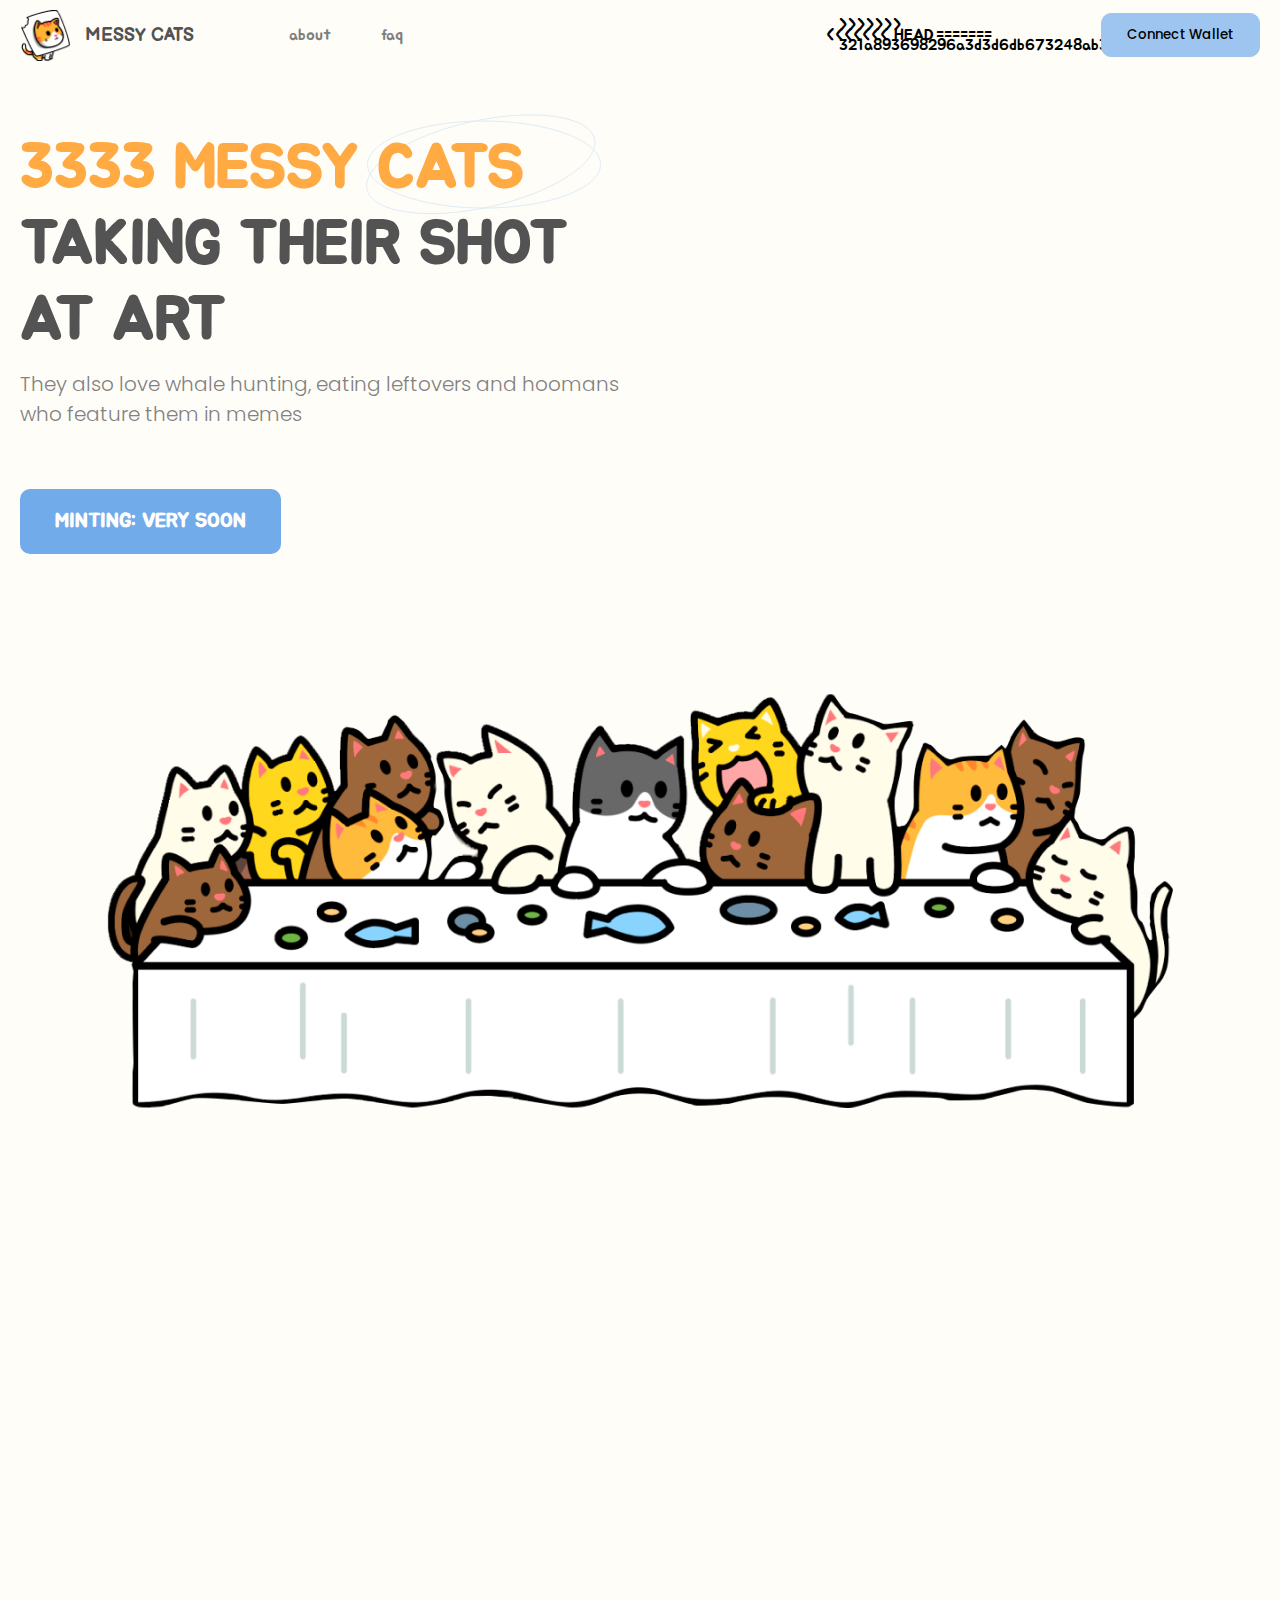
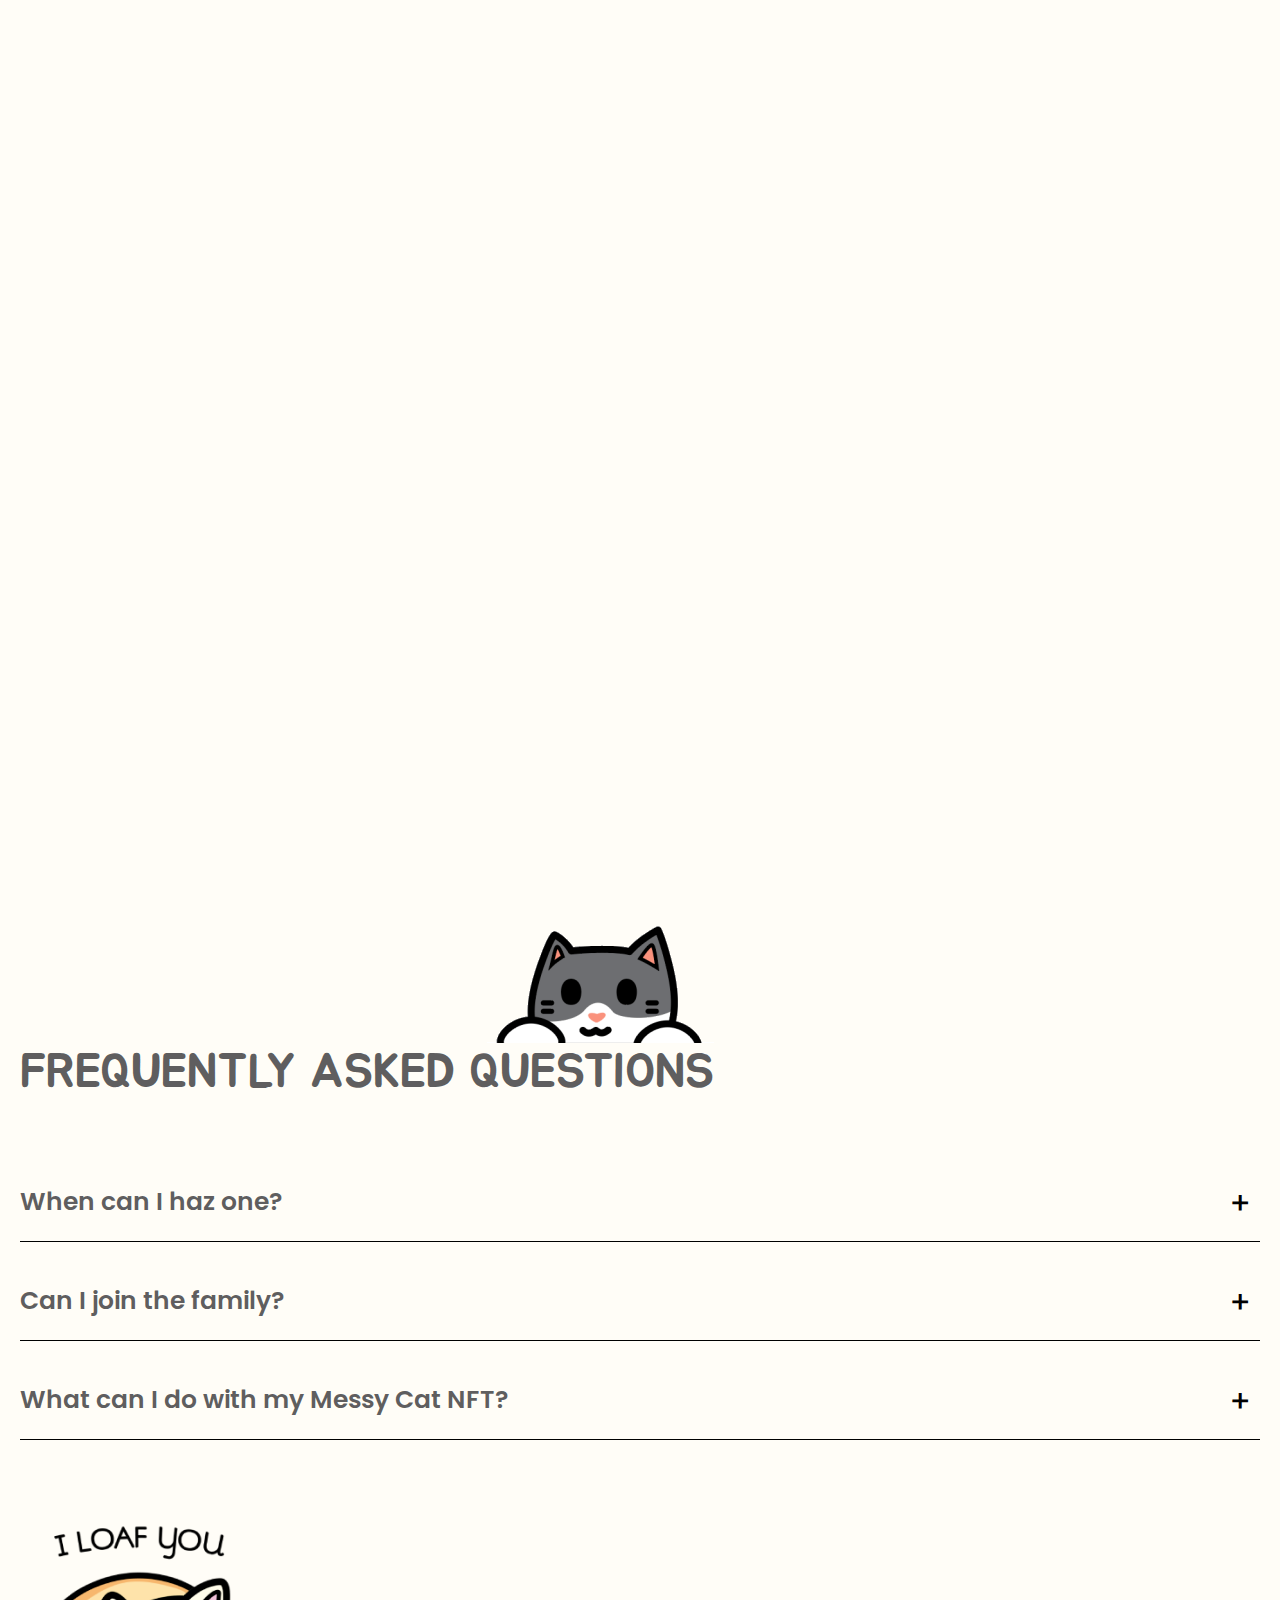
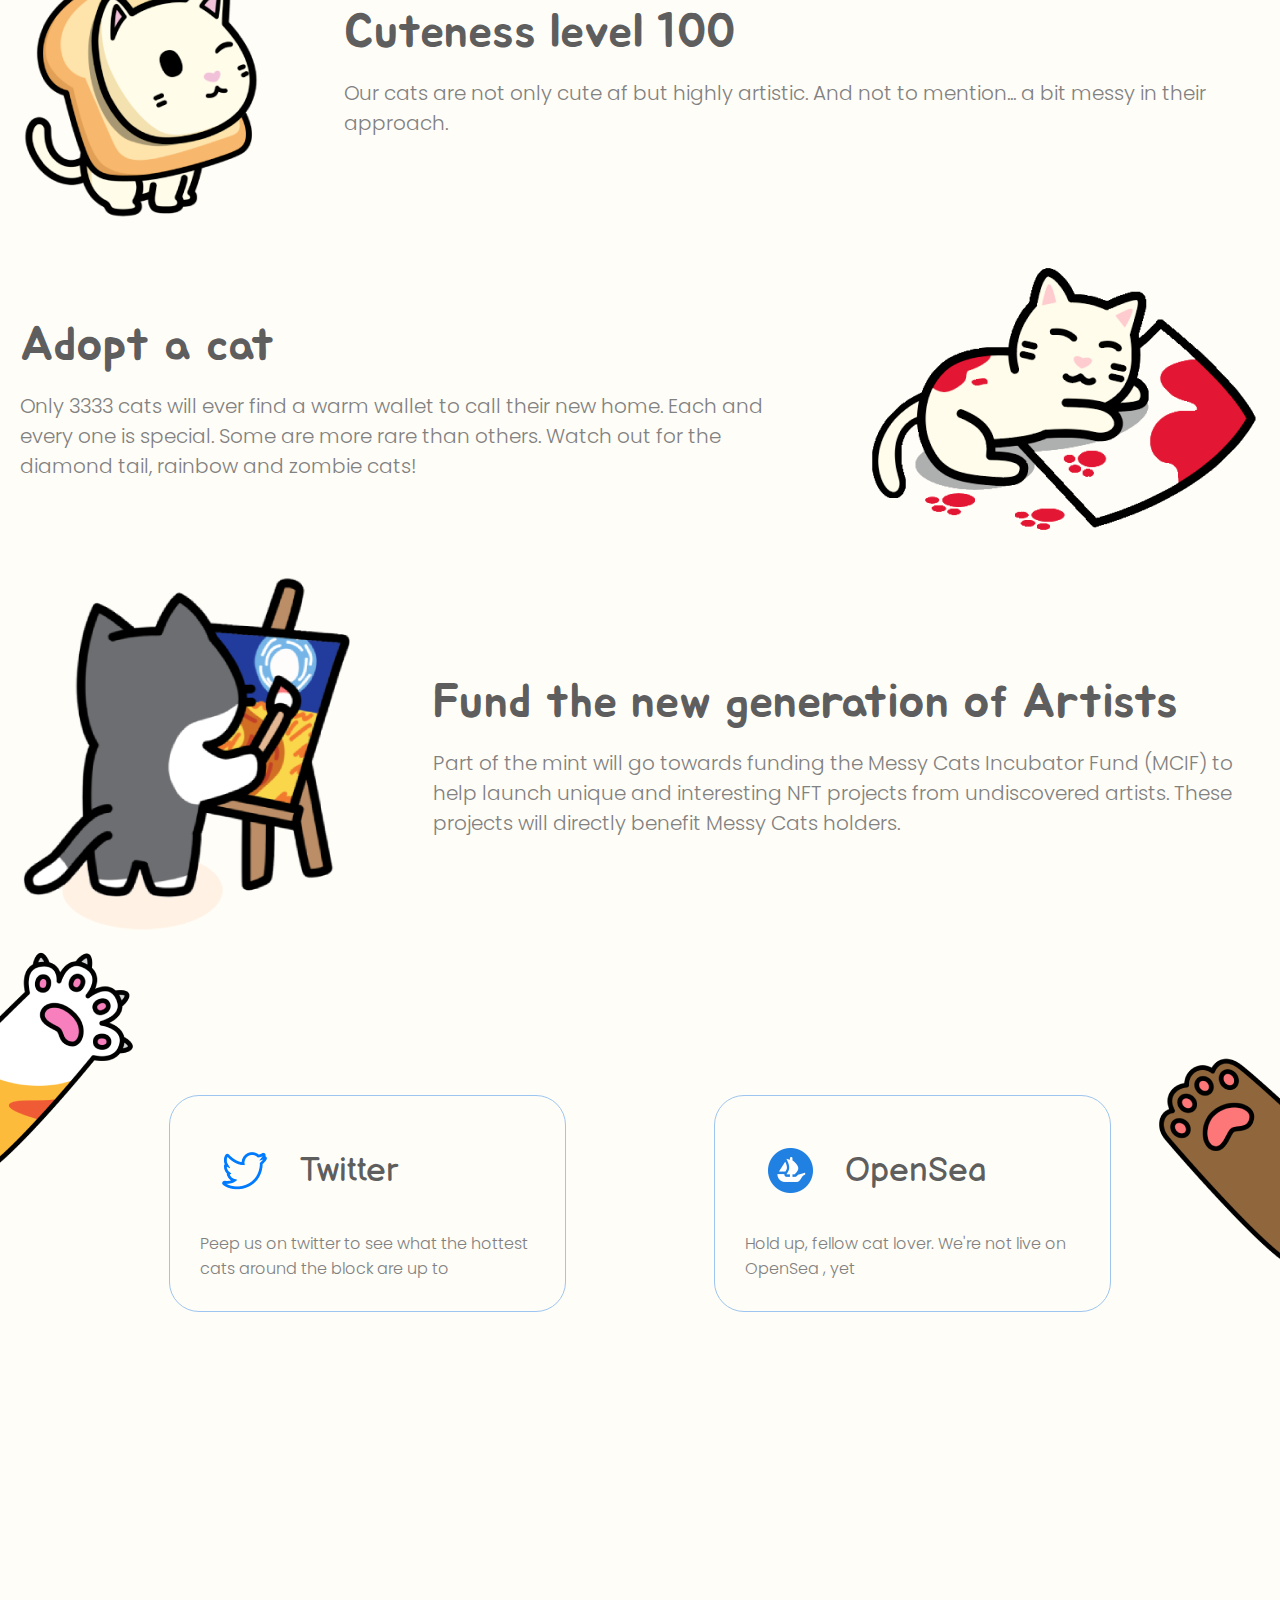
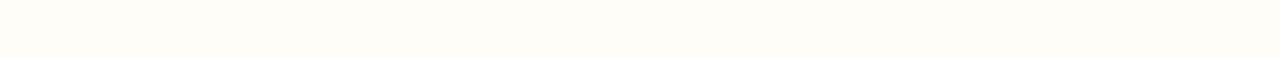
==== index.html @ aad52fe5 "Merge branch 'main' of https://github.com/Rohitparakh/messycats" ====
<!DOCTYPE html>
<html lang="ru">
<head>
	<!-- Meta -->
	<meta charset="UTF-8">
    <meta name="viewport" content="width=device-width, initial-scale=1, maximum-scale=1">
    <meta http-equiv="X-UA-Compatible" content="ie=edge">
	
      <meta name="twitter:card" content="summary_large_image"/>
      <meta property="twitter:domain" content="messycats.io"/>
      <meta property="twitter:url" content="index.html"/>
      <meta name="twitter:title" content="Messy Cats"/>
      <meta name="twitter:description" content="Messy Cats is a collection of 3333 artsy cat NFTs available on the Ethereum blockchain."/>
      <meta name="twitter:image" content="images/1.png"/>
      <meta name="next-head-count" content="17"/>
	  
	<!-- Title -->
	<title>Messy Cats NFT</title>

	<!-- Fonts -->
	<link rel="preconnect" href="https://fonts.googleapis.com">
	<link rel="preconnect" href="https://fonts.gstatic.com" crossorigin>
	<link href="https://fonts.googleapis.com/css2?family=Balsamiq+Sans:wght@400;700&family=Montserrat:wght@300;400;900&family=Poppins:wght@300;400;500;600;700&family=Orbitron:wght@700&display=swap" rel="stylesheet">
	<link href="https://fonts.googleapis.com/css2?family=Jua&display=swap" rel="stylesheet">
	<link rel="stylesheet" href="https://fonts.googleapis.com/css2?family=Poppins:wght@300&display=swap">
	
	<!-- Style -->
	<link rel="stylesheet" href="css/style.css">
	<link rel="stylesheet" href="css/animate.min.css">

	<!-- Favicon -->
	<link rel="apple-touch-icon" sizes="72x72" href="img/favicon/apple-touch-icon.png">
	<link rel="icon" type="image/png" sizes="32x32" href="img/favicon/favicon-32x32.png">
	<link rel="icon" type="image/png" sizes="16x16" href="img/favicon/favicon-16x16.png">
	<link rel="manifest" href="img/favicon/site.webmanifest">
	<meta name="msapplication-TileColor" content="#da532c">
	<meta name="theme-color" content="#ffffff">

</head>
<body>
	
	<header class="header">
		<div class="container">
			<div class="header__inner">
				<div class="header__wrapper">
					<a href="/" class="header__logo--inner">
						<img src="img/logo.png" alt="logo" class="header__logo">

						Messy cats
					</a>

					<div class="header__nav">
						<a href="#" class="header__nav--link go" data-point="about">About</a>
						<!-- <a href="#" class="header__nav--link go" data-point="road">Roadmap</a> -->
						<a href="#" class="header__nav--link go" data-point="faq">FAQ</a>
					</div>
				</div>

				<div class="header__wrapper">
					<div class="header__social">
						<!-- <a href="https://discord.gg/" target="_blank" class="header__social--link">
							<img src="img/discord-logo.png" alt="discord" class="header__social--icon">
						</a> -->

<<<<<<< HEAD
						<a href="https://twitter.com/messycatss" target="_blank" class="header__social--link">
=======
						<a href="https://twitter.com/messycatss/" target="_blank" class="header__social--link">
>>>>>>> 321a893698296a3d3d6db673248ab3c4cd050757
							<img src="img/twitter-logo.png" alt="twitter" class="header__social--icon">
						</a>

					</div>
<a href="javascript:void(0)">
					<button class="button header__button">
						Connect Wallet
					</button>
					 </a>
				</div>

				<img src="img/menu.svg" alt="menu" class="menu">
			</div>
		</div>
	</header>

	<section class="main">
		<div class="container">
			<div class="main__inner">
				<div class="main__wrapper">
					<div class="main__text--inner wow animate__animated animate__fadeIn">
						<h2 class="main__text--title">
							<span class="orange">3333 messy cats</span> taking their shot at art

							<img src="img/main-lines.svg" alt="" class="main__text--title--img">
						</h2>

						<p class="main__text--text">
							They also love whale hunting, eating leftovers and hoomans who feature them in memes
						</p>

						<a href="javascript:void(0)">
<button class="button main__text--button">
                            minting: Very soon
                        </button>
 </a> 
					</div>

					<div class="main__img--inner wow animate__animated animate__fadeIn">
						<img src="img/main-img.gif" alt="" class="main__img">
					</div>
				</div>

				<img src="img/main-cats.png" alt="" class="main__cats wow animate__animated animate__fadeIn">
			</div>
		</div>
	</section>

	<div id="about"></div>
	<section class="about">
		<img src="img/lapa1.png" alt="" class="about__lapa wow animate__animated animate__fadeIn">

		<img src="img/lapa1-1.svg" alt="" class="about__lapa--bg about__lapa1 wow animate__animated animate__fadeIn" data-wow-delay=".2s">
		<img src="img/lapa1-2.svg" alt="" class="about__lapa--bg about__lapa2 wow animate__animated animate__fadeIn" data-wow-delay=".4s">
		<img src="img/lapa1-3.svg" alt="" class="about__lapa--bg about__lapa3 wow animate__animated animate__fadeIn" data-wow-delay=".6s">

		<img src="img/lapa2-1.svg" alt="" class="about__lapa--bg about__lapa4 wow animate__animated animate__fadeIn" data-wow-delay=".2s">
		<img src="img/lapa2-2.svg" alt="" class="about__lapa--bg about__lapa5 wow animate__animated animate__fadeIn" data-wow-delay=".4s">
		<img src="img/lapa2-3.svg" alt="" class="about__lapa--bg about__lapa6 wow animate__animated animate__fadeIn" data-wow-delay=".6s">

		<div class="container">
			<div class="about__inner wow animate__animated animate__fadeIn">
				<h2 class="title about__title">
					The messy <span class="cat">cats...</span>
				</h2>

				<p class="about__text">
					were living their best life in an art gallery doing what they loved most... 
				</p>
				
				<p class="about__text">	
					whale hunting, eating leftovers, plotting world domination and recreating their favorite hooman paintings.
				</p>

				<p class="about__text">
					Hey at least they weren’t scratching them...
				</p>

				<p class="about__text">
					After a CATastrophe tragically destroyed the museum these fascinating felines were forced to hit the streets to find a puuurfect new home.
				</p>

				<p class="about__text">
					3333 adorable hand-drawn unique kitties are now roaming the Ethereum blockchain...
				</p>
					
				<p class="about__text">
					and waiting to be adopted into a hot and cozy wallet.
				</p>

				<div class="about__img--inner">
					<div class="about__img--wrapper">
						<img src="img/about1.png" alt="" class="about__img">
						<img src="img/about2.png" alt="" class="about__img">
						<img src="img/about3.png" alt="" class="about__img">
						<img src="img/about4.png" alt="" class="about__img">
					</div>
				</div>

				<div class="about__question--img--inner">
					<div class="about__question--mask">
						?
					</div>

					<img src="img/4.png" alt="" class="question-image">
				</div>

				
			</div>
		</div>
	</section>

	<div id="road"></div>
	<!-- <section class="road">
		<img src="img/lapa2.png" alt="" class="road__lapa wow animate__animated animate__fadeIn">

		<img src="img/road-cat.png" alt="" class="road__cat">

		<div class="container">
			<div class="road__inner">
				<h2 class="title road__title">
					<span class="cat">Roadmap</span> 
				</h2>

				<div class="road__content">
					<div class="road__item">
						<div class="road__block">
							<p class="road__block--title start">
								Pre-Sale
							</p>

							<p class="road__text--star">
								The first step is to build the most genuine, engaging, and fun community imaginable. Through building engagement we’ll use the collective energy to shape this journey together.
							</p>
						</div>
					</div>

					<div class="road__item">
						<div class="road__block">
							<p class="road__block--title 25">
								25%
							</p>

							<p class="road__text--star">
								2 Messy Cats will be randomly airdropped to 2 lucky Messy Cats holders
							</p>
						</div>
					</div>

					<div class="road__item">
						<div class="road__block">
							<p class="road__block--title 50">
								50%
							</p>

							<p class="road__text--star">
								Partnerships and collaborations with other communities to establish the MC presence
							</p>
						</div>
					</div>

					<div class="road__item">
						<div class="road__block">
							<p class="road__block--title 75">
								75%
							</p>

							<p class="road__text--star">
								3 ETH will be committed to the Messy Cats Incubator Fund (MCIF).
							<br> <br> 
								We'll dedicate this fund to incubate new and exciting projects from undiscovered artists. Our goal is to support artists from developing countries as well as artists who didn't get the exposure yet they deserve. 
							<br> <br> 
								Messy Cats holders will be able to mint for free! 100% of the earned royalties go to the artist. 
							</p>
						</div>
					</div>

					<div class="road__item">
						<div class="road__block">
							<p class="road__block--title 100">
								100%
							</p>

							<p class="road__text--star">
								An additional 7 ETH (+50% of ongoing royalties) will be committed to the MCIF 
							</p>

							<p class="road__text--star">
								Weekly contest to win a custom 1/1 Messy Cat. The contests will be designed in a way to engage the community, spread the word and increase the holder count 
							</p>

							<p class="road__text--star">
								Further ongoing partnerships and collabs with other communities to increase the MC holder count
							</p>
						</div>
					</div>

					<div class="road__item">
						<div class="road__block">
							<p class="road__block--title finish">
								Messy Cats Future
							</p>

							<p class="road__text--star">
								DAO, Staking, Burning Messy Cats,... 
								<br>
								This is a community driven project and we’ll let the community vote on the direction of roadmap 2.0. 
								<br>
								Our plans for the future may change as the NFT space moves very fast. We don’t want to chase something which is already outdated in a month.
								<br><br>
								We’re dedicated to this project and will adapt and change in sync with the space.
							</p>
						</div>
					</div>

					<img src="img/road-line.svg" alt="" class="road__line">
					<img src="img/duo-lapa.svg" alt="" class="duo__lapa">
				</div>
			</div>
		</div>
	</section> -->

	<div id="faq"></div>
	<section class="faq">
		<img src="img/lapa3-1.svg" alt="" class="about__lapa--bg about__lapa1 wow animate__animated animate__fadeIn" data-wow-delay=".2s">
		<img src="img/lapa3-2.svg" alt="" class="about__lapa--bg about__lapa2 wow animate__animated animate__fadeIn" data-wow-delay=".4s">
		<img src="img/lapa3-3.svg" alt="" class="about__lapa--bg about__lapa3 wow animate__animated animate__fadeIn" data-wow-delay=".6s">

		<img src="img/lapa4-1.svg" alt="" class="about__lapa--bg about__lapa4 wow animate__animated animate__fadeIn" data-wow-delay=".2s">
		<img src="img/lapa4-2.svg" alt="" class="about__lapa--bg about__lapa5 wow animate__animated animate__fadeIn" data-wow-delay=".4s">
		<img src="img/lapa4-3.svg" alt="" class="about__lapa--bg about__lapa6 wow animate__animated animate__fadeIn" data-wow-delay=".6s">

		<div class="container">
			<div class="faq__inner">
				<h2 class="title faq__title">
					<img src="img/faq-cat.gif" alt="Кот" class="faq__cat">

					Frequently asked questions
				</h2>

				<div class="faq__content">
					<div class="faq__item">
						<div class="faq__question--inner">
							<p class="faq__question">
								When can I haz one?
							</p>

							<div class="faq__close">
								+
							</div>
						</div>

						<p class="faq__answer">
							The mint date and price will soon be announced. <br>
						</p>
					</div>

					<div class="faq__item">
						<div class="faq__question--inner">
							<p class="faq__question">
								Can I join the family?
							</p>

							<div class="faq__close">
								+
							</div>
						</div>

						<p class="faq__answer">
						Silly you... of course you can. These cats are looking for a nice cozy wallet and where it fits it sits. <br>
						Messy Cats isn’t just another NFT, we aim to create a pawsitive experience for all. We pride ourselves on a cozy community and delivering. Our feline masters wouldn’t have it any other way.
						<br><br>
						The best place to start is by making yourself comfortable by following us on <a href="https://twitter.com/messycatss" target="_blank">twitter</a>.
						<br><br>
						If you’re a fellow meme connoisseur you'll be welcomed with open arms. Our feline friends love being featured in hooman’s favorite memes and will follow back anyone who memes us.
						<br><br>
						The future for messy cats is bright and filled with lots of benefits.
							</p>
					</div>

					<div class="faq__item">
						<div class="faq__question--inner">
							<p class="faq__question">
								What can I do with my Messy Cat NFT?
							</p>

							<div class="faq__close">
								+
							</div>
						</div>

						<p class="faq__answer">
						Once you have adopted your Messy Cat you’re free to do whatever you’d do with a real cat...<br> you can pet it, you can play with it and their personal favorite, you can treat it like a god. Just don’t right-click and save. They hate that...
						<br><br>
						Each holder is entitled to a membership that will provide them with special perks & exclusive benefits.

							</p>
					</div>
				</div>

				<div class="faq__block">
					<div class="faq__block--item">
						<img src="img/faq1.png" alt="" class="faq__block--img">

						<div class="faq__block--text--inner">
							<p class="faq__block--text--title">
								Cuteness level 100
							</p>

							<p class="faq__block--text--text">
								Our cats are not only cute af but highly artistic. And not to mention... a bit messy in their approach.
							</p>
						</div>
					</div>

					<div class="faq__block--item">
						<img src="img/faq2.png" alt="" class="faq__block--img">

						<div class="faq__block--text--inner">
							<p class="faq__block--text--title">
								Adopt a cat
							</p>

							<p class="faq__block--text--text">
								Only 3333 cats will ever find a warm wallet to call their new home. Each and every one is special. Some are more rare than others. Watch out for the diamond tail, rainbow and zombie cats!
							</p>
						</div>
					</div>

					<div class="faq__block--item">
						<img src="img/faq3.png" alt="" class="faq__block--img">

						<div class="faq__block--text--inner">
							<p class="faq__block--text--title">
								Fund the new generation of Artists
							</p>

							<p class="faq__block--text--text">
								Part of the mint will go towards funding the Messy Cats Incubator Fund (MCIF) to help launch unique and interesting NFT projects from undiscovered artists. These projects will directly benefit Messy Cats holders.
							</p>
						</div>
					</div>
				</div>
			</div>
		</div>
	</section>

	<div id="team"></div>
	<section class="team">
		<img src="img/lapa3.png" alt="" class="team__lapa team__lapa1">
		<img src="img/lapa4.png" alt="" class="team__lapa team__lapa2">

		<div class="container">
			<div class="team__inner">
				

				<div class="team__social--inner">
					<a href="https://twitter.com/messycatss" target="_blank" class="team__social--item">
						<span class="team__social--title--inner">
							<span class="team__social--img--inner">
								<img src="img/twitter.png" alt="twitter" class="team__social--icon">
							</span>

							<p class="team__social--title">
								Twitter
							</p>
						</span>

						<p class="team__social--text">
							Peep us on twitter to see what the hottest cats around the block are up to
						</p>
					</a>

					<!-- <a href="https://discord.gg/" target="_blank" class="team__social--item">
						<span class="team__social--title--inner">
							<span class="team__social--img--inner">
								<img src="img/discord.png" alt="discord" class="team__social--icon">
							</span>

							<p class="team__social--title">
								Discord
							</p>
						</span>

						<p class="team__social--text">
							Joining our discord community is the best way to find new frens
						</p>
					</a> -->

					<a href="#" target="_blank" class="team__social--item">
						<span class="team__social--title--inner">
							<span class="team__social--img--inner">
								<img src="img/opensea.png" alt="opensea" class="team__social--icon">
							</span>

							<p class="team__social--title">
								OpenSea
							</p>
						</span>

						<p class="team__social--text">
							Hold up, fellow cat lover. We're not live on OpenSea , yet
						</p>
					</a>
				</div>
			</div>
		</div>
	</section>

	<footer class="footer">
		<div class="container">
			<div class="footer__inner">
				<h2 class="footer__title wow animate__animated animate__fadeIn">
					The most art-loving
					cats on the Blockchain
				</h2>

				<img src="img/lapa.svg" alt="" class="footer__img wow animate__animated animate__fadeIn">

				<p class="footer__copy wow animate__animated animate__fadeIn">
					Copyright 2022 &copy; Messy Cats
				</p>
			</div>
		</div>
	</footer>

	<div class="modal__menu">
		<img src="img/cross.svg" alt="" class="cross">

		<div class="modal__menu--content">
			<a href="/" class="header__logo--inner">
				<img src="img/logo.png" alt="" class="header__logo">

				Messy cats
			</a>

			<div class="modal__menu--wrapper">
				<div class="modal__nav">
					<a href="#" class="modal__nav--link go" data-point="about">
						About
					</a>

					<!-- <a href="#" class="modal__nav--link go" data-point="road">
						Roadmap
					</a> -->

					<a href="#" class="modal__nav--link go" data-point="faq">
						FAQ
					</a>

				</div>

				<button class="button header__button">
					Connect Wallet
				</button>

				<div class="header__social">
					<!-- <a href="https://discord.gg/" target="_blank" class="header__social--link">
							<img src="img/discord.svg" alt="discord" class="header__social--icon">
						</a> -->

<<<<<<< HEAD
						<a href="https://twitter.com/messycatss" target="_blank" class="header__social--link">
=======
						<a href="https://twitter.com/messycatss/" target="_blank" class="header__social--link">
>>>>>>> 321a893698296a3d3d6db673248ab3c4cd050757
							<img src="img/twitter.svg" alt="twitter" class="header__social--icon">
						</a>
				</div>
			</div>
		</div>
	</div>
	
	<script src="js/jquery-3.4.1.min.js"></script>
	<script src="js/wow.min.js"></script>
	<script src="js/main.js"></script>
	<script>
		new WOW().init();
	</script>
</body>
</html>
---- css/style.css ----
:root{
	font-size: 10px;
}

body{
	margin: 0;
	padding: 0;
	overflow-x: hidden;
	font-size: 1.6rem;
	font-family: 'Jua', sans-serif;
	background: #FFFDF7;
}

*,
*:after,
*:before{
	box-sizing: border-box;
}

a, button, input{
	transition: .2s linear;
	font-family: 'Jua', sans-serif;
}

a{
	text-decoration: none;
	color: #000;
}

ul{
	margin: 0;
	padding: 0;
}

li{
	list-style-type: none;
	font-family: 'Montserrat', sans-serif;
}

h1, h2, h3, h4, h5, h5, p{
	margin: 0;
	font-weight: normal;
}

input::-webkit-outer-spin-button,
input::-webkit-inner-spin-button{
	appearance: none;
}

.button{
	outline: none;
	cursor: pointer;
	border: none;
	background: none;
}

.input{
	outline: none;
}

.input::placeholder{

}

.input:focus::placeholder{
	opacity: 0;	
}

.container{
	width: 100%;
	max-width: 1240px;
	margin: 0 auto;
}

/* Шапка */
.header{
	width: 100%;
	top: 0;
	left: 0;
	z-index: 10;
	padding: 1rem 0;
	transition: .2s linear;
}

.header.active{
	background: #FFF5EA;
}

.header__inner{
	width: 100%;
	display: flex;
	align-items: center;
	justify-content: space-between;
}

.header__logo--inner{
	display: flex;
	align-items: center;
	text-transform: uppercase;
	font-family: 'Balsamiq Sans', cursive;
	color: #535353;
	font-weight: 700;
	font-size: 1.8rem;
	margin-right: 9.5rem;
}

.header__logo{
	width: 50px;
	height: auto;
	margin-right: 1.5rem;
}

.header__wrapper{
	display: flex;
}

.header__nav{
	display: flex;
	align-items: center;
}

.header__nav--link{
	color: #7f7f7f;
	margin-right: 5rem;
	text-transform: lowercase;
}

.header__nav--link:hover{
	color: #000;
}

.header__nav--link:last-child{
	margin-right: 0;
}

.header__social{
	display: flex;
	align-items: center;
	margin-right: 3.5rem;
}

.header__social--link{
	width: 60px;
	height: 60x;
	margin-right: 1.2rem;
	display: flex;
	align-items: center;
	justify-content: center;
}

.header__social--link:hover{
	opacity: 0.5;
}

.header__social--link:last-child{
	margin-right: 0;
}

.header__social--icon{
	max-width: 60%;
	max-height: 60%;
}

.header__button{
	padding: 1.1rem 2.5rem;
	border-radius: 10px;
	border: 1px solid #9dc5f0;
	background: #9dc5f0;
	font-weight: 500;
	font-family: 'Poppins', sans-serif;
}

.header__button:hover{
	background: #71abe9;
	border: 1px solid rgba(157, 197, 240, .78);
	
}

.menu{
	display: none;
	cursor: pointer;
}

/* Главный экран */
.main{
	padding: 6rem 0rem 6rem 0;
}

.main__inner{
	width: 100%;
	display: flex;
	flex-direction: column;
	align-items: center;
}

.main__wrapper{
	width: 100%;
	display: flex;
	align-items: center;
	justify-content: space-between;
}

.main__text--inner{
	width: 100%;
	max-width: 605px;
	display: flex;
	flex-direction: column;
	align-items: flex-start;
}

.main__img--inner{
	width: 406px;
	max-width: 100%;
	display: flex;
	position: relative;
}

.main__img{
	width: 100%;
	height: auto;
}

.main__text--title{
	text-transform: uppercase;
	color: #535353;
	font-size: 6.1rem;
	font-weight: 700;
	font-family: 'Jua', sans-serif;
	position: relative;
}

.main__text--text{
	font-weight: 300;
	font-size: 2rem;
	color: #818181;
	margin-top: 1rem;
	font-family: 'Poppins', sans-serif;
}

.main__text--button{
	text-transform: uppercase;
	margin-top: 6rem;
	background: #71abe9;
	color: #fff;
	font-weight: 700;
	font-size: 2rem;
	padding: 2rem 3.5rem;
	border-radius: 10px;
}

.main__text--button:hover{
	background: #9DC5F0;
}

.main__text--title--img{
	position: absolute;
	z-index: -1;
	pointer-events: none;
	top: -35px;
	right: 20px;
}

.main__cats{
	margin-top: 14rem;
	max-width: 100%;
}

/* О нас */
.about{
	padding: 5rem 0;
	position: relative;
	overflow: hidden;
}

.about__inner{
	width: 100%;
	display: flex;
	flex-direction: column;
	align-items: center;
}

.about__text{
	width: 100%;
	text-align: center;
	display: flex;
	flex-direction: column;
	align-items: center;
	margin-top: 1.5rem;
	font-family: 'Poppins', sans-serif;
	font-weight: 300;
	font-size: 2rem;
	color: #656565;
}

.about__text--star{
	margin-bottom: 0.5rem;
}

.about__img--inner{
	width: 100%;
	margin-top: 9rem;
	transform: rotate(-6deg);
	flex-shrink: 0;
	width: auto;
}

.about__img--wrapper{
	width: 100%;
	display: flex;
}

.about__img{
	width: 260px;
	height: auto;
	border-radius: 40px;
	margin-right: 3rem;
}

.about__img:last-child{
	margin-right: 0;
}

.about__question--img--inner, .about__question--img--inner2{
	width: 427px;
	display: flex;
	position: relative;
	height: 415px;
	border-radius: 40px;
	overflow: hidden;
	margin-top: 8rem;
}

.about__question--img--inner2{
	margin-top: 0;
}

.about__question--img{
	width: 100%;
	height: auto;
}

.about__question--mask{
	width: 100%;
	height: 100%;
	background: rgba(247, 164, 67, .8);
	position: absolute;
	top: 0;
	left: 0;
	display: flex;
	align-items: center;
	justify-content: center;
	color: #fff;
	font-family: 'Montserrat', sans-serif;
	font-weight: 900;
	font-size: 17.5rem;
}

.about__lapa{
	bottom: 0;
	left: 0;
	position: absolute;
	z-index: -1;
	pointer-events: none;
}

.about__lapa--bg{
	position: absolute;
	z-index: -1;
	pointer-events: none;
}

.about__lapa1{
	left: 0;
	top: 400px;
}

.about__lapa2{
	left: 70px;
	top: 380px;
}

.about__lapa3{
	left: 100px;
	top: 270px;
}

.about__lapa4{
	right: 0;
	bottom: 0;
}

.about__lapa5{
	right: 80px;
	bottom: 40px;
}

.about__lapa6{
	right: 120px;
	bottom: 160px;
}

.about__title2{
	margin-top: 14rem;
}

.about__content{
	width: 100%;
	margin-top: 6rem;
	border-radius: 23px;
	border: 1px solid #F7A443;
	padding: 2rem 10rem;
	display: flex;
	align-items: center;
	justify-content: space-between;
	background: #FFFDF7;
}

.about__block{
	width: 100%;
	max-width: 505px;
	display: flex;
	flex-direction: column;
	align-items: flex-start;
}

.about__block--title{
	width: 100%;
	border-radius: 20px 20px 0 0;
	background: #fff;
	text-align: center;
	padding: 1.5rem 2rem;
	font-weight: 700;
	font-size: 4.8rem;
	color: rgba(33, 33, 36, .73);
	font-family: 'Balsamiq Sans', cursive;
}

.about__block--price{
	padding: 2rem 3rem;
	background: #9DC5F0;
	color: #fff;
	font-size: 4.8rem;
	text-align: center;
	width: 100%;
	font-family: 'Balsamiq Sans', cursive;
}

.about__block--content{
	width: 100%;
	border-radius: 0 0 20px 20px;
	background: #fff;
	display: flex;
	flex-direction: column;
	align-items: center;
	padding: 2rem 3rem;
}

.about__block--content--subtext{
	margin-top: 2.5rem;
	text-align: center;
	color: #656565;
	font-family: 'Montserrat', sans-serif;
	font-weight: 500;
	font-size: 2rem;
}

.about__block--content--button{
	margin-top: 2.5rem;
}

.about__block--content .road__text--star{
	font-size: 2rem;
}

.about__count--inner{
	margin-top: 3rem;
	display: flex;
	align-items: center;
	justify-content: center;
}

.about__count{
	border-radius: 10px;
	border: 1px solid #A0A0A0;
	padding: 1rem 2rem;
	color: #969696;
	font-size: 2.2rem;
	transition: .2s linear;
	cursor: pointer;
	font-family: 'Orbitron', sans-serif;
}

.about__count:hover{
	color: #fff;
	background: #9DC5F0;
	border: 1px solid #9DC5F0;
}

.about__count--input{
	width: 95px;
	padding: 1.2rem 1rem;
	text-align: center;
	border: 1px solid #A0A0A0;
	border-radius: 15px;
	margin: 0rem 1.5rem;
	font-family: 'Orbitron', sans-serif;
	font-size: 2rem;
}

/* Road */
.road{
	padding: 6rem 0;
	position: relative;
}

.road__inner{
	width: 100%;
	display: flex;
	align-items: center;
	flex-direction: column;
}

.road__content{
	width: 100%;
	display: flex;
	flex-direction: column;
	align-items: flex-start;
	margin-top: 8rem;
	position: relative;
}

.duo__lapa{
	position: absolute;
	top: 0;
	left: 50%;
	transform: translateX(-50%);
}

.road__lapa{
	position: absolute;
	z-index: -1;
	pointer-events: none;
	top: 0px;
	right: 0;
}

.road__item{
	width: 100%;
	margin-top: 3rem;
	display: flex;
	justify-content: flex-start;
}

.road__item:first-child{
	margin-top: 0;
}

.road__item:nth-child(2n){
	justify-content: flex-end;
}

.road__block{
	width: 100%;
	max-width: 519px;
	position: relative;
	padding: 4rem;
	background: #fff;
	border-radius: 30px;
}

.road__cat{
	position: absolute;
	z-index: -1;
	pointer-events: none;
	left: 100px;
	top: 900px;
}

.road__block:before{
	content: "";
	display: block;
	width: 100%;
	height: 100%;
	background: #B2D5F8;
	border-radius: 30px;
	position: absolute;
	z-index: -1;
	top: 10px;
	left: -15px;
	transition: .2s linear;
}

.road__block:hover:before{
	background: #F7A443;
}

.road__block--title{
	font-size: 3.6rem;
	color: rgba(33, 33, 36, .73);
	font-family: 'Jua', sans-serif;
	font-weight: 700;
	transition: .2s linear;
}

.road__block--text, .road__text--star{
	font-family: 'Poppins', sans-serif;
	color: #656565;
	margin-top: 1.5rem;
	line-height: 1.5;
}

.road__text--star{
	padding-left: 2.5rem;
	position: relative;
}

.road__text--star:before{
	content: "";
	display: block;
	width: 14px;
	height: 14px;
	background: url("../img/star.svg") center no-repeat;
	background-size: cover;
	position: absolute;
	top: 2px;
	left: 0;
}

.road__line{
	position: absolute;
	top: 50px;
	left: 50%;
	transform: translateX(-50%);
	z-index: -2;
	pointer-events: none;
}

/* Faq */
.faq{
	padding: 17rem 0 5rem 0;
	position: relative;
}

.faq__inner{
	width: 100%;
	display: flex;
	flex-direction: column;
	align-items: flex-start;
}

.faq__title{
	text-align: left;
	position: relative;
}

.faq__cat{
	position: absolute;
	bottom: 100%;
	right: 0;
}

.faq__content{
	width: 100%;
	display: flex;
	flex-direction: column;
	align-items: flex-start;
	margin-top: 6rem;
}

.faq__item{
	width: 100%;
	display: flex;
	flex-direction: column;
	align-items: flex-start;
	cursor: pointer;
	margin-top: 2rem;
}

.faq__item:first-child{
	margin-top: 0;
}

.faq__question--inner{
	padding: 2rem 3rem 2rem 0;
	border-bottom: 1px solid #000;
	position: relative;
	width: 100%;
}

.faq__answer{
	margin-top: 2rem;
	color: #212124;
	display: none;
	font-family: 'Poppins', sans-serif;
}

.faq__answer a {
	text-decoration: underline; 
	color: #347aeb;
	font-family: 'Poppins', sans-serif;
}

.faq__question{
	color: rgba(33, 33, 36, .73);
	font-size: 2.5rem;
	font-weight: 600;
	font-family: 'Poppins', sans-serif;
}

.faq__close{
	color: #000;
	font-family: 'Montserrat', sans-serif;
	font-weight: 500;
	position: absolute;
	top: 50%;
	transform: translateY(-50%);
	right: 10px;
	font-size: 3.5rem;
	transition: .2s linear;
}

.faq__close.active{
	transform: translateY(-50%) rotate(45deg);
}

.faq__block{
	width: 100%;
	display: flex;
	flex-direction: column;
	align-items: flex-start;
	margin-top: 8rem;
}

.faq__block--item{
	width: 100%;
	display: flex;
	align-items: center;
	margin-top: 4rem;
}

.faq__block--item:first-child{
	margin-top: 0;
}

.faq__block--item:nth-child(2n){
	flex-direction: row-reverse;
}

.faq__block--img{
	flex-shrink: 0;
	margin: 0 8rem 0 0;
	width: auto;
	max-width: 50%;
}

.faq__block--item:nth-child(2n) .faq__block--img{
	margin: 0rem 0rem 0rem 8rem;
}

.faq__block--text--inner{
	width: 100%;
	display: flex;
	flex-direction: column;
	align-items: flex-start;
}

.faq__block--text--title{
	color: rgba(33, 33, 36, .73);
	font-size: 4.8rem;
	font-family: 'Jua', sans-serif;
}

.faq__block--text--text{
	font-size: 2rem;
	color: #818181;
	font-weight: 300;
	margin-top: 1.5rem;
	font-family: 'Poppins', sans-serif;
}

.cat{
	position: relative;
}

.cat:before{
	content: "";
	display: block;
	width: 120%;
	height: 120%;
	background: url("../img/main-lines.svg") center no-repeat;
	background-size: cover;
	position: absolute;
	top: -10%;
	left: -10%;
	z-index: -1;
}

/* Команда */
.team{
	position: relative;
	padding: 5rem 0;
}

.team__inner{
	width: 100%;
	display: flex;
	flex-direction: column;
	align-items: center;
}

.team__title{
	text-transform: uppercase;
	font-weight: 700;
}

.team__content{
	width: 100%;
	margin-top: 5rem;
	display: flex;
	align-items: flex-start;
	justify-content: space-between;
}

.team__item{
	width: 30%;
	display: flex;
	flex-direction: column;
	align-items: center;
}

.team__img{
	width: 90%;
	height: auto;
	border-radius: 40px;
}

.team__item--title{
	margin-top: 2.5rem;
	font-size: 4rem;
	color: rgba(33, 33, 36, .73);
	font-family: 'Balsamiq Sans', cursive;
	text-align: center;
	width: 100%;
}

.team__item--text{
	color: #818181;
	font-weight: 300;
	margin-top: 1rem;
	text-align: center;
	width: 100%;
	font-family: 'Poppins', sans-serif;
}

.team__social--inner{
	width: 100%;
	display: flex;
	margin-top: 6rem;
	/* justify-content: space-between; */
	justify-content: space-evenly;
}

.team__social--item{
	width: 32%;
	border-radius: 30px;
	border: 1px solid #9DC5F0;
	padding: 3rem;
	display: flex;
	flex-direction: column;
	align-items: flex-start;
}

.team__social--item:hover{
	background: #fff;
}

.team__social--title--inner{
	display: flex;
	align-items: center;
}

.team__social--img--inner{
	width: 90px;
	height: 90px;
	display: flex;
	justify-content: center;
	align-items: center;
	margin-right: 1rem;
}

.team__social--icon{
	max-width: 50%;
	max-height: 50%;
}

.team__social--title{
	font-size: 3.3rem;
	color: rgba(33, 33, 36, .73);
	font-family: 'Balsamiq Sans', cursive;
}

.team__social--text{
	color: #818181;
	margin-top: 1.5rem;
	font-weight: 300;
	font-family: 'Poppins', sans-serif;
}

.team__lapa{
	position: absolute;
	z-index: -1;
	pointer-events: none;
}

.team__lapa1{
	top: -50px;
	left: 0;
}

.team__lapa2{
	right: 0;
	bottom: 100px;
}

/* Подвал */
.footer{
	padding: 2rem 0;
}

.footer__inner{
	width: 100%;
	display: flex;
	flex-direction: column;
	align-items: center;
}

.footer__title{
	color: #f7a443;
	max-width: 570px;
	text-align: center;
	font-size: 4.2rem;
	font-weight: 700;
	font-family: 'Balsamiq Sans', cursive;
	text-transform: uppercase;
}

.footer__copy{
	font-weight: 300;
	color: #818181;
	margin-top: 1rem;
	text-align: center;
	font-family: 'Poppins', sans-serif;
}

/* Модальное меню */
.scroll{
	overflow: hidden;
}

.modal__menu{
	opacity: 0;
	transform: translateX(-110%);
	width: 100%;
	height: 100vh;
	background: #FFFDF7;
	position: fixed;
	top: 0;
	left: 0;
	z-index: 100;
	padding: 1rem 2rem;
	transition: .3s ease-in-out;
}

.modal__menu.active{
	opacity: 1;
	transform: translateX(0);
}

.modal__menu--content{
	display: flex;
	flex-direction: column;
	align-items: flex-start;
}

.modal__menu--wrapper{
	width: 100%;
	display: flex;
	flex-direction: column;
	align-items: center;
	margin-top: 2rem;
}

.modal__nav{
	display: flex;
	flex-direction: column;
	align-items: center;
}

.modal__nav--link{
	font-size: 2.2rem;
	margin-top: 2rem;
	color: #7f7f7f;
}

.modal__nav--link:first-child{
	margin-top: 0;
}

.cross{
	position: absolute;
	top: 15px;
	right: 20px;
	cursor: pointer;
}

.orange, .road__block--title.active{
	color: rgba(255, 138, 0, .73);
}

.title{
	color: rgba(33, 33, 36, .73);
	font-family: 'Jua', sans-serif;
	font-size: 4.8rem;
	text-transform: uppercase;
	text-align: center;
}

/* Адаптив */
@media(max-width: 1260px){
	.container{
		max-width: 1180px;
	}
}
@media(max-width: 1200px){
	.container{
		max-width: 978px;
	}

	.duo__lapa{
		display: none;
	}

	.about__content{
		padding: 2rem;
	}

	.about__question--img--inner2{
		width: 345px;
		height: auto;
	}

	.header__logo--inner{
		margin-right: 4rem;
	}

	.header__nav--link{
		margin-right: 3rem;
	}

	.main__text--title{
		font-size: 5.5rem;
	}

	.main__text--title--img{
		top: -35px;
		right: 35px;
	}

	.main__text--inner{
		max-width: 570px;
	}

	.about__img{
		width: 23%;
	}

	.about__question--img--inner{
		width: 350px;
		height: 330px;
		margin-top: 4rem;
	}

	.about__lapa{
		width: 160px;
	}

	.about__lapa1{
		width: 20px;
	}

	.about__lapa2 {
	    left: 35px;
	    top: 370px;
	    width: 40px;
	}

	.about__lapa3{
		left: 80px;
		top: 325px;
		width: 43px;
	}

	.about__lapa4{
		width: 35px;
	}

	.about__lapa5{
		right: 45px;
		bottom: 35px;
		width: 43px;
	}

	.about__lapa6{
		right: 100px;
		bottom: 95px;
		width: 50px;
	}

	.road__cat{
		left: 0;
	}
}
@media(max-width: 998px){
	.container{
		max-width: 748px;
	}

	.header__social, .header__nav, .header__button{
		display: none;
	}

	.about__content{
		flex-direction: column;
		align-items: center;
	}

	.modal__menu--wrapper .header__button{
		display: block;
		margin-top: 3rem;
	}

	.modal__menu--wrapper .header__social{
		display: flex;
		justify-content: center;
		margin: 3rem 0 0 0;
	}

	.menu{
		display: block;
	}

	.footer__title{
		font-size: 3.5rem;
	}

	.main__wrapper{
		flex-direction: column-reverse;
		align-items: center;
	}

	.main__text--inner{
		margin-top: 10rem;
	}

	.main__cats{
		margin-top: 5rem;
	}

	.main__text--button{
		margin-top: 3rem;
	}

	.main{
		padding: 10rem 0rem 6rem 0
	}

	.main__text--title--img{
	    width: 200px;
	    top: -23px;
	    right: 49px;
	}

	.team__social--item{
		padding: 2.5rem 1.5rem;
	}

	.team__social--title{
		font-size: 2.7rem;
	}

	.team__lapa1{
		width: 150px;
	}

	.team__lapa2{
		width: 120px;
		bottom: 150px;
	}

	.road__cat{
		display: none;
	}

	.road__item{
		margin-top: 6rem;
	}

	.road__lapa{
		width: 150px;
		top: 120px;
	}
}
@media(max-width: 768px){
	.container{
		max-width: 460px;
	}

	.footer__title{
		font-size: 2.7rem;
	}

	.footer__img{
		width: 100px;
	}

	.main__text--title{
		font-size: 3.5rem;
	}

	.main__text--button{
		padding: 1.3rem 3rem;
		font-size: 1.8rem;
	}

	.main__text--title--img{
		width: 150px;
		top: -20px;
		right: 120px;
	}

	.main__img--inner{
		width: 300px;
	}

	.about__img{
		border-radius: 10px;
	}

	.about__lapa--bg{
		opacity: 0.3;
	}

	.about{
		padding: 3rem 0;
	}

	.main{
		padding: 10rem 0rem 3rem 0;
	}

	.title{
		font-size: 3.5rem;
	}

	.about__img--inner{
		margin-top: 7rem;
		flex-shrink: 0;
		width: auto;
	}

	.about__img{
		width: 140px;
		margin-right: 1rem;
	}

	.about__img:last-child{
		margin-right: 0;
	}

	.faq__block--item, .faq__block--item:nth-child(2n){
		flex-direction: column;
		align-items: center;
	}

	.faq__block--img, .faq__block--item:nth-child(2n) .faq__block--img{
		margin: 0;
	}

	.faq__block--text--inner{
		margin-top: 2rem;
	}

	.faq__block--text--title{
		font-size: 4rem;
	}

	.faq__question{
		font-size: 2rem;
	}

	.faq__question--inner{
		padding: 1rem 4rem 1rem 0;
	}

	.faq__content{
		margin-top: 3rem;
	}

	.faq__cat{
		width: 150px;
	}

	.faq{
		padding: 11rem 0rem 3rem 0;
	}

	.faq__block--text--title, .faq__block--text--text{
		width: 100%;
		text-align: center
	}

	.team__content, .team__social--inner{
		flex-direction: column;
		align-items: center;
	}

	.team__item{
		width: 80%;
		margin-top: 4rem;
	}

	.team__social--item{
		width: 100%;
		margin-top: 2rem;
		border: none;
		background: #fff;
	}

	.team__item:first-child, .team__social--item:first-child{
		margin-top: 0;
	}

	.team__content{
		margin-top: 3rem;
	}

	.team__lapa2{
		width: 100px;
		bottom: 470px;
	}

	.road__block{
		max-width: 100%;
	}

	.road__block--title{
		font-size: 3.5rem;
	}

	.about__question--img--inner2{
		width: 100%;
	}
}
@media(max-width: 480px){
	.container{
		max-width: 300px;
	}

	.main__text--inner{
		margin-top: 7rem;
	}

	.main__img--inner{
		width: 200px;
	}

	.footer__title{
		font-size: 2.2rem;
	}

	.footer__img{
		width: 85px;
	}

	.main__text--title{
		font-size: 3rem;
	}

	.main__text--title--img{
		width: 120px;
		top: -15px;
		right: 10px;
	}

	.title, .faq__block--text--title{
		font-size: 3rem;
	}

	.about__question--img--inner{
		width: 80%;
		height: auto;
	}

	.about__img--inner{
		margin-top: 4rem;
	}

	.about__img{
		width: 85px;
	}

	.faq__block--text--text{
		font-size: 1.8rem;
	}

	.team__item{
		width: 100%;
	}

	.team__lapa2{
		bottom: 530px;
	}

	.team__lapa1{
		width: 110px;
	}

	.road__block--title{
		font-size: 3rem;
	}

	.road__block{
		padding: 2rem;
	}

	.road__content{
		margin-top: 4rem;
	}

	.road__block:before{
		left: -5px;
	}

	.road__item:nth-child(2n) .road__block:before{
		left: 5px;
	}
}

@media(max-width: 481px){
	img.question-image{
		max-height: 240px;
	}
}
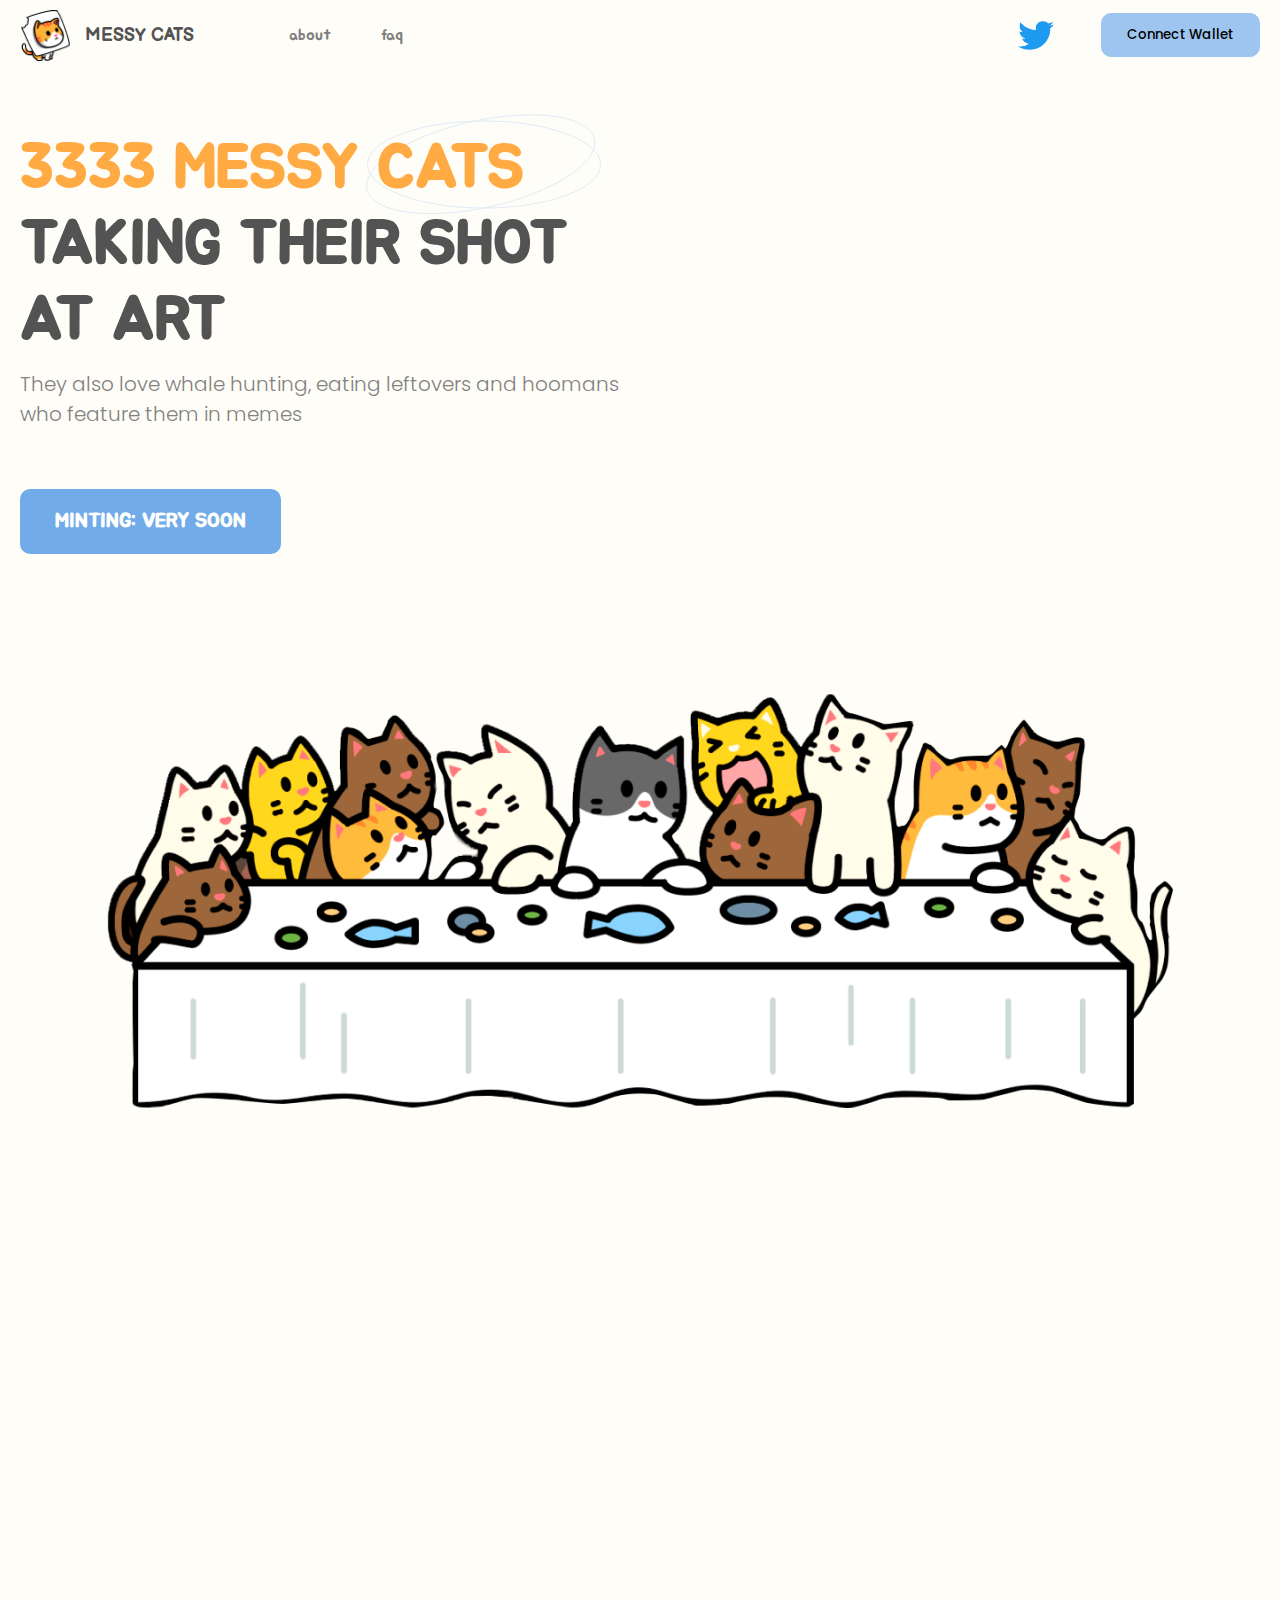
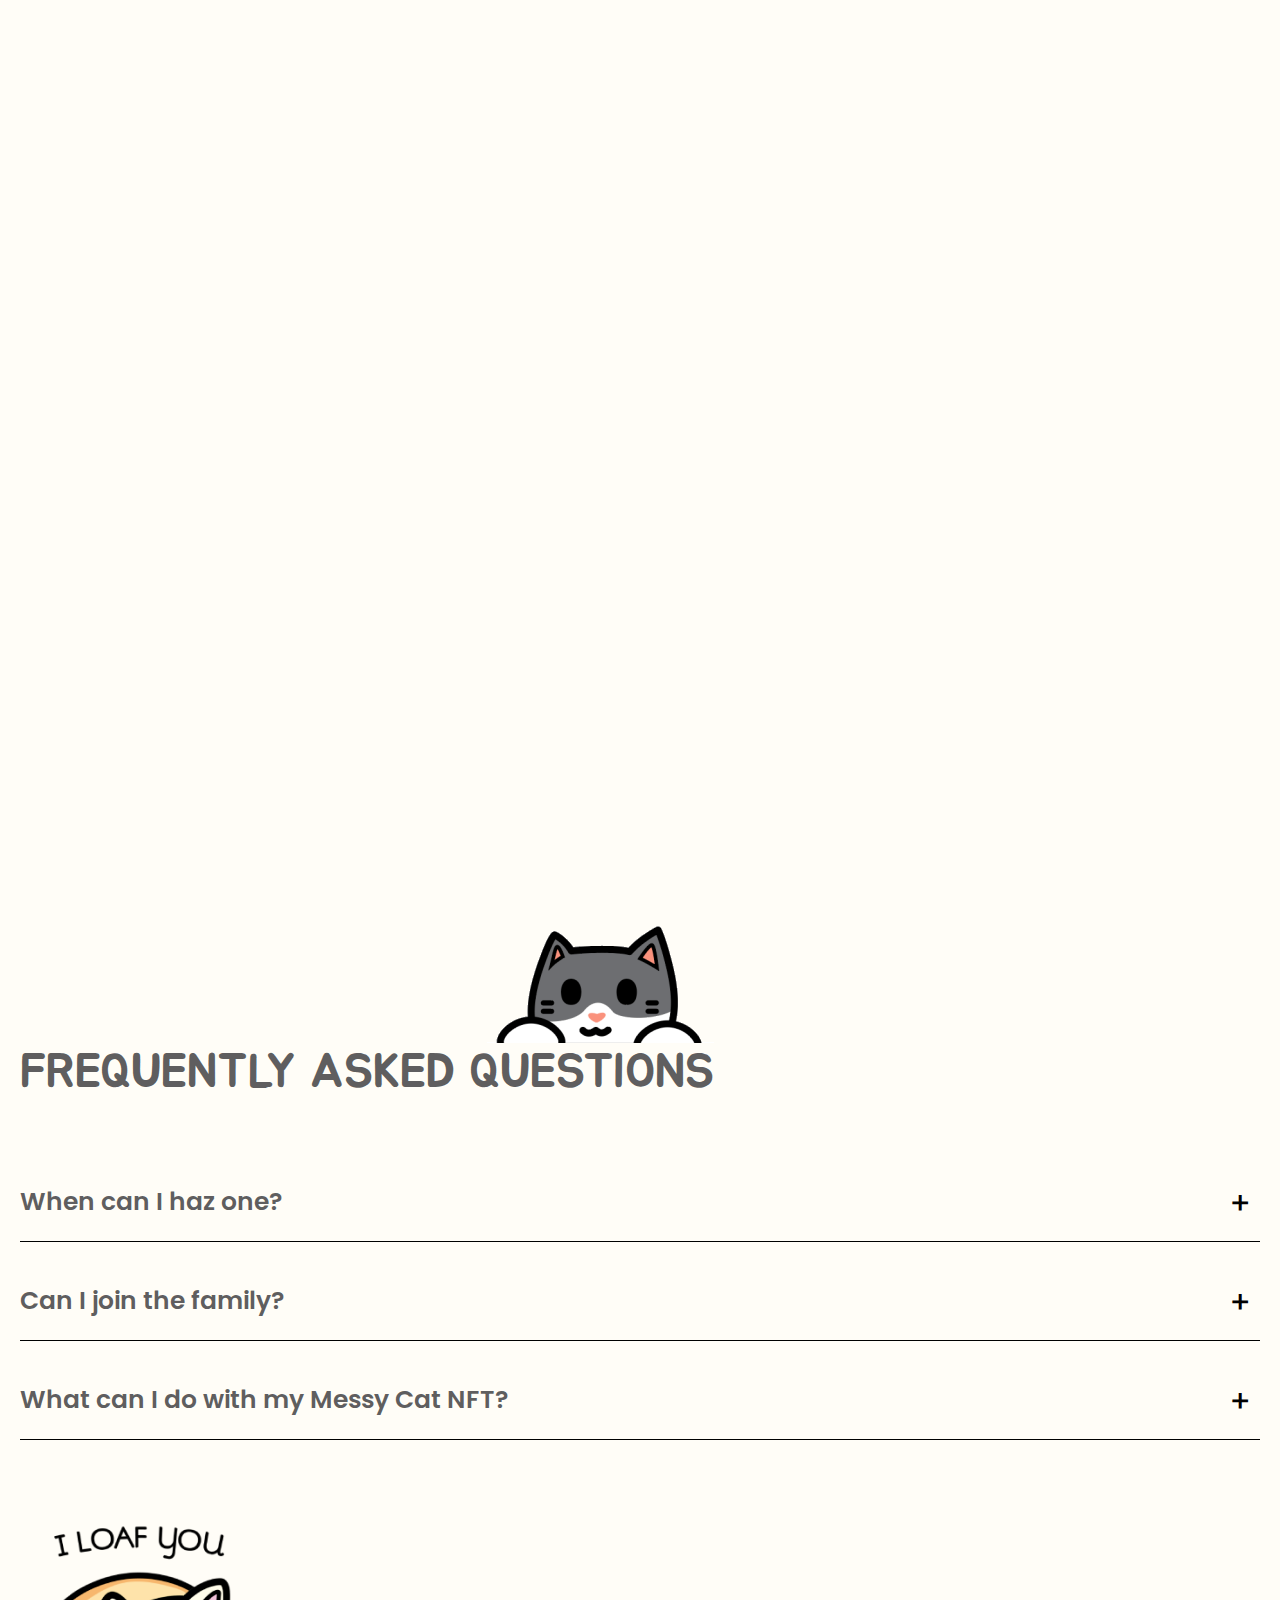
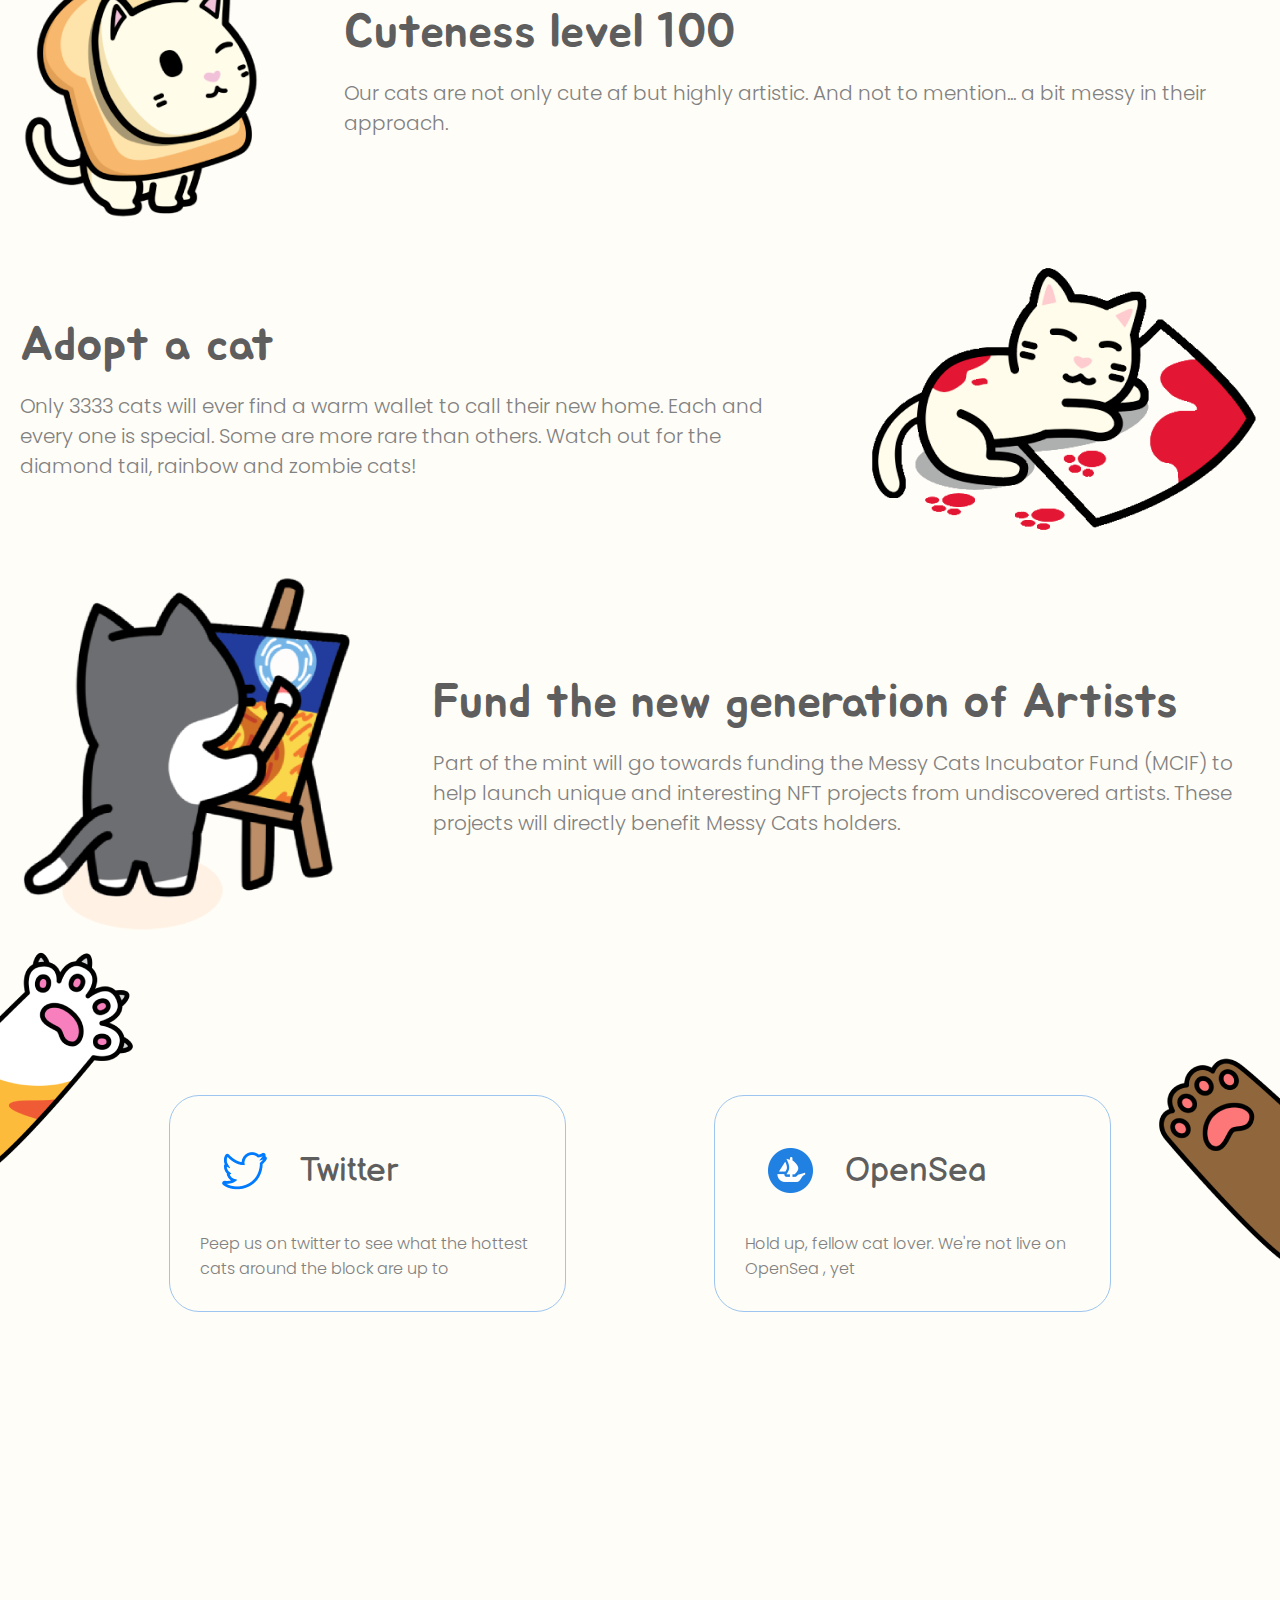
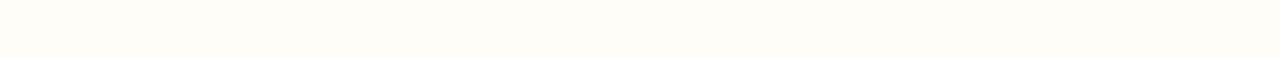
==== commit c2b8b25d: "fixed head issue" ====
--- a/index.html
+++ b/index.html
@@ -62,11 +62,7 @@
 							<img src="img/discord-logo.png" alt="discord" class="header__social--icon">
 						</a> -->
 
-<<<<<<< HEAD
 						<a href="https://twitter.com/messycatss" target="_blank" class="header__social--link">
-=======
-						<a href="https://twitter.com/messycatss/" target="_blank" class="header__social--link">
->>>>>>> 321a893698296a3d3d6db673248ab3c4cd050757
 							<img src="img/twitter-logo.png" alt="twitter" class="header__social--icon">
 						</a>
 
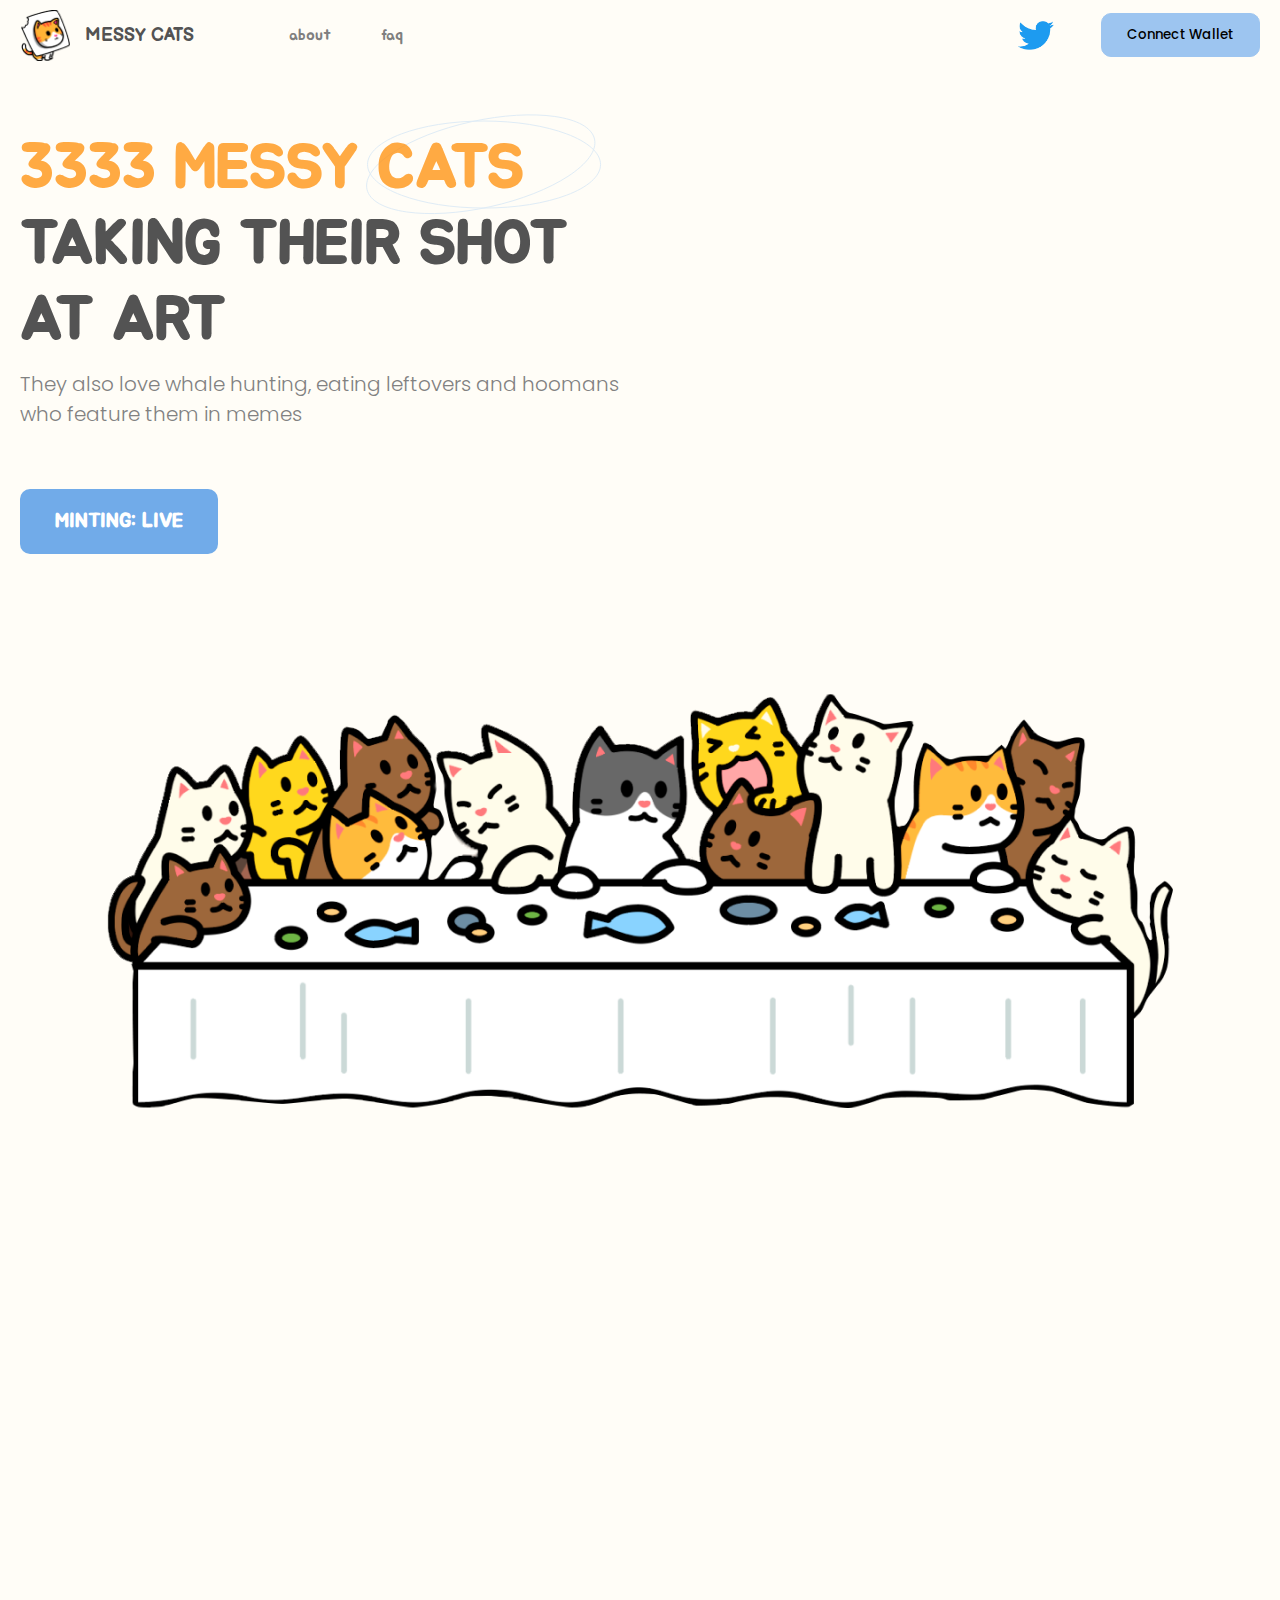
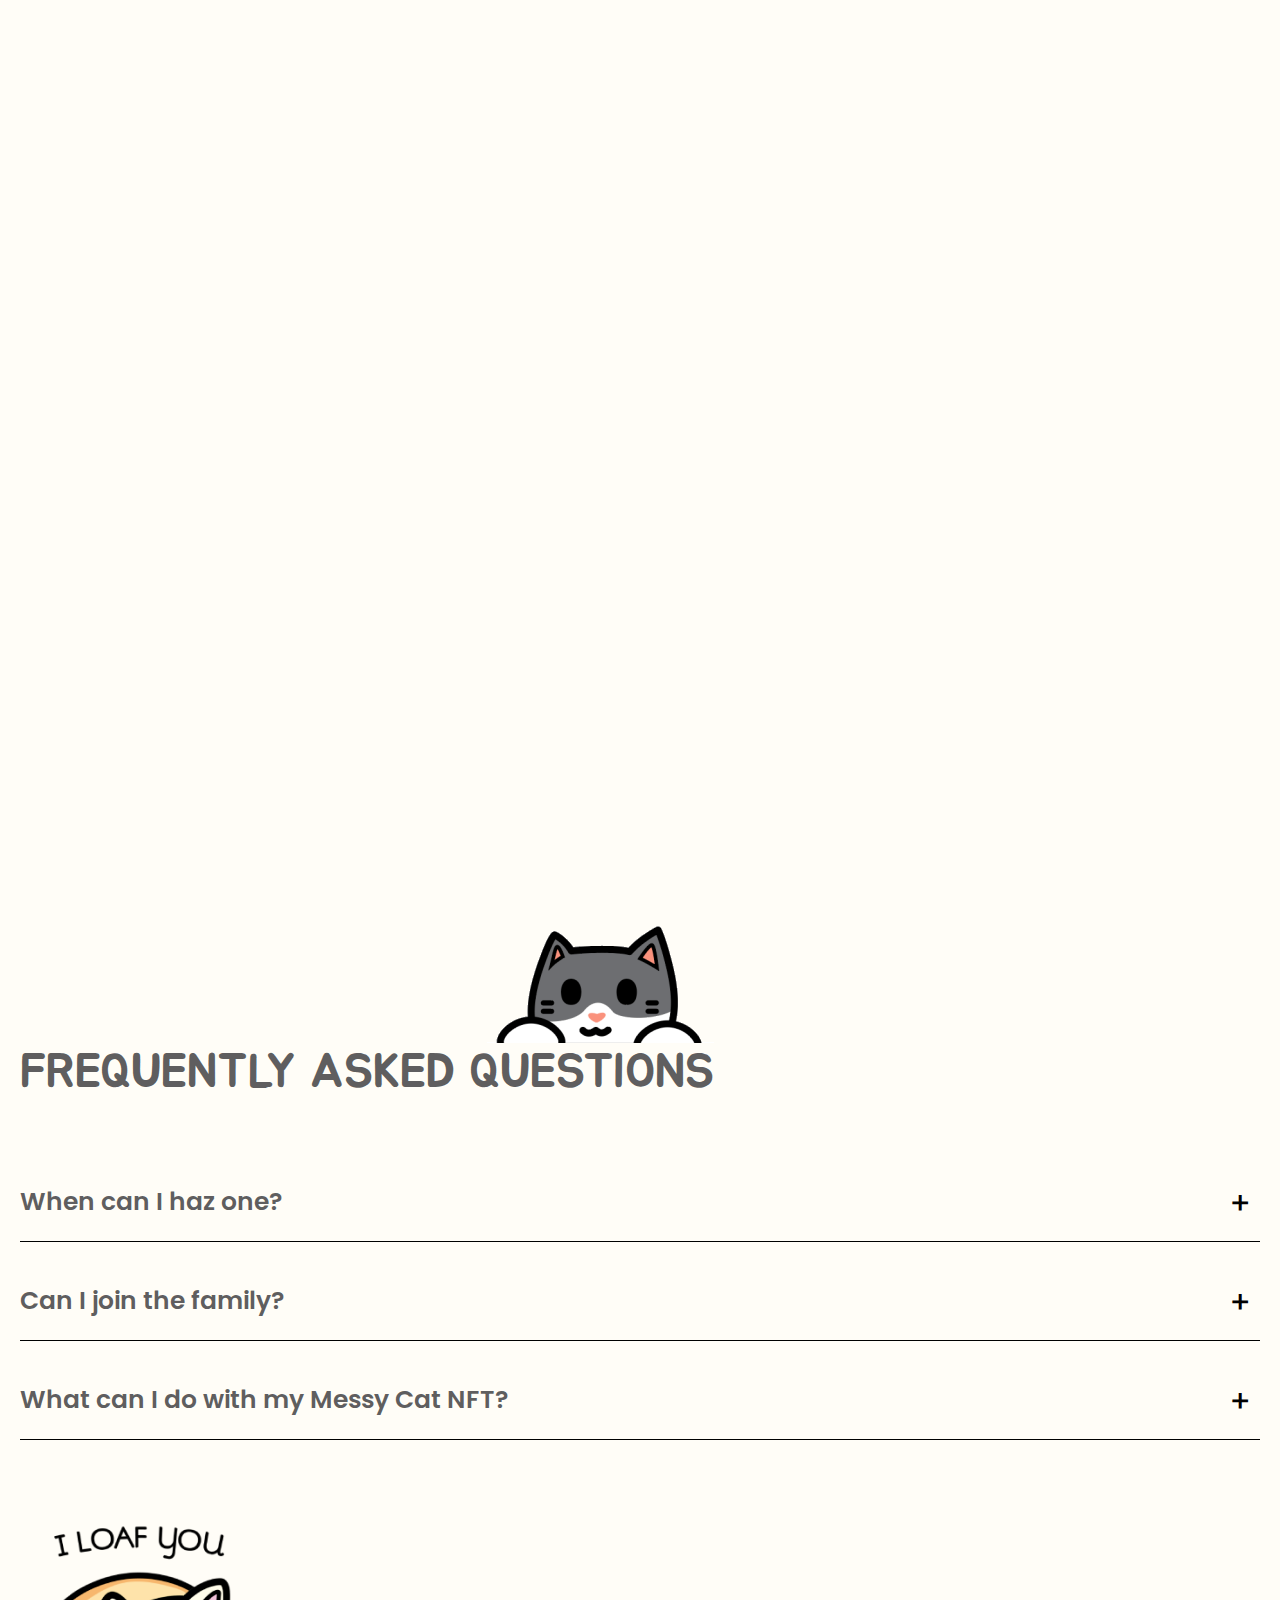
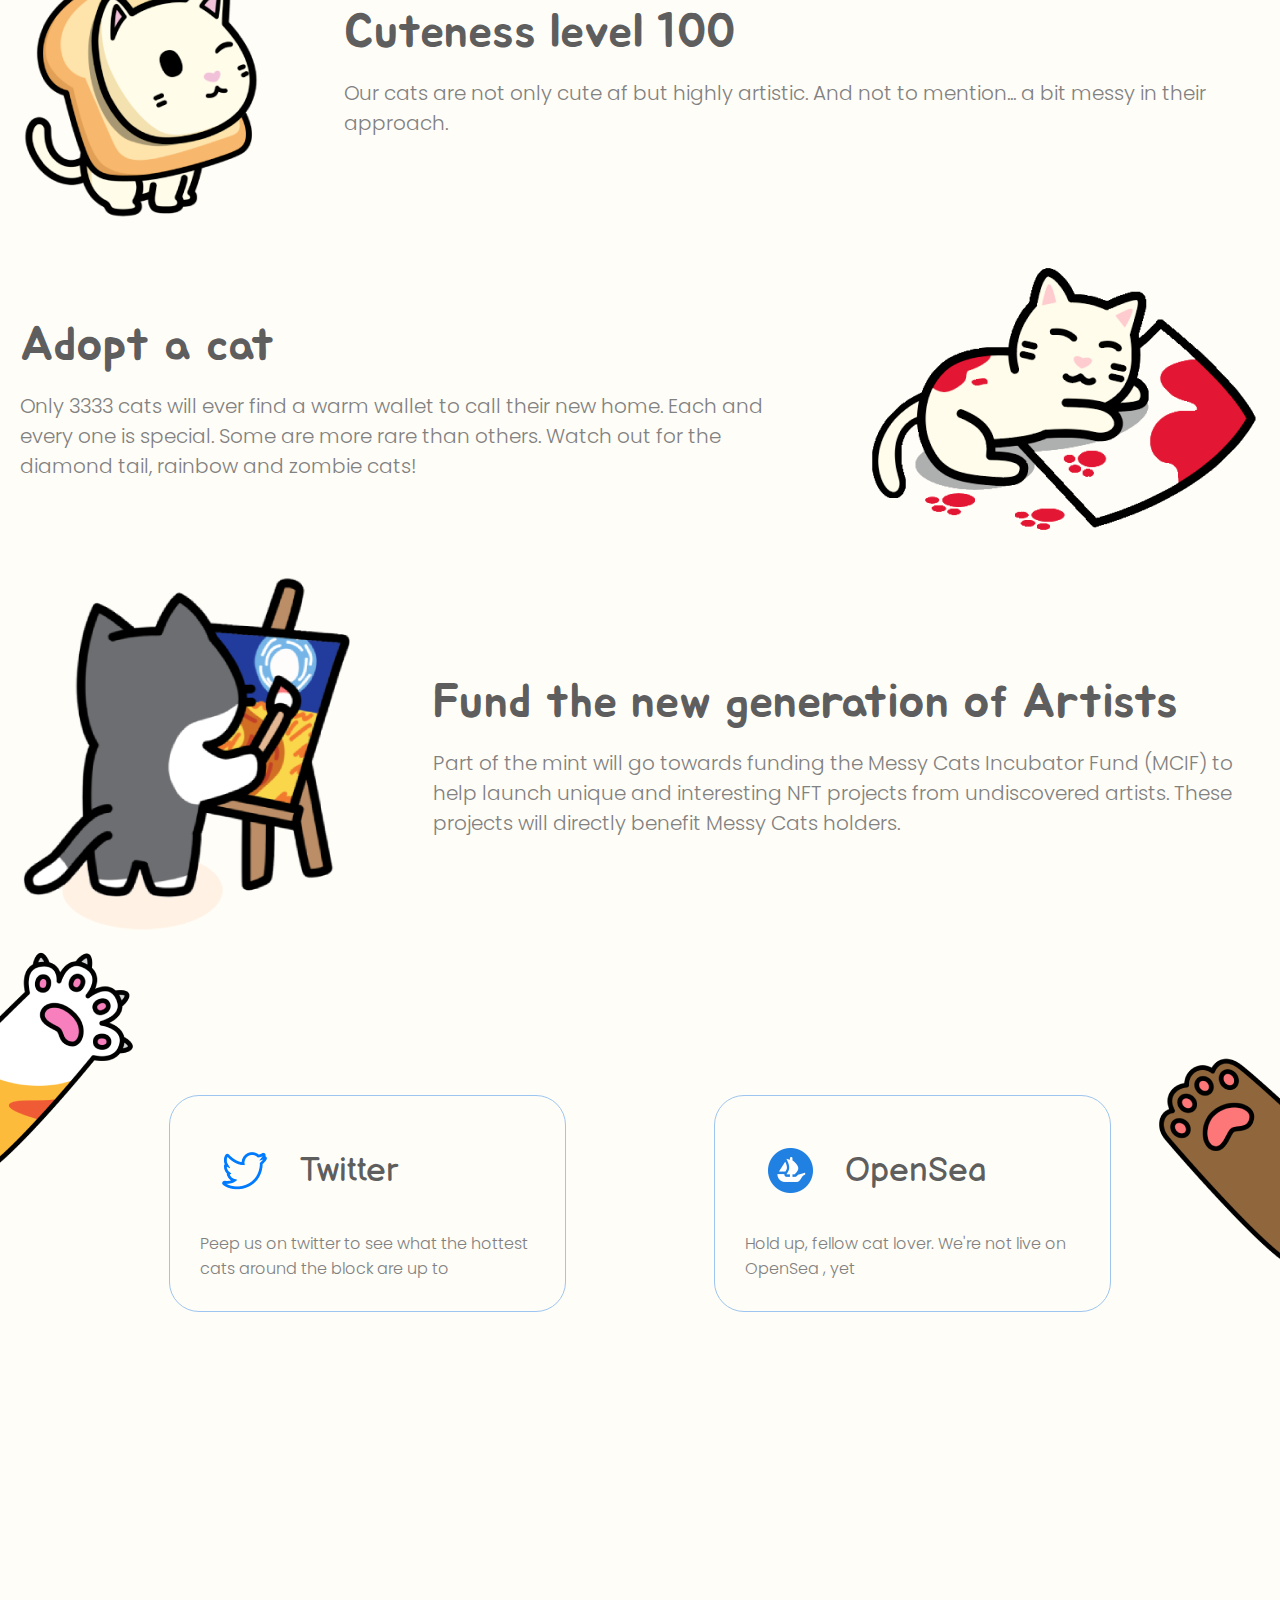
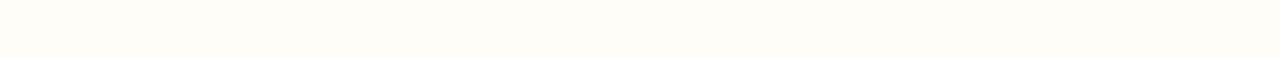
==== commit b69f5554: "minor" ====
--- a/index.html
+++ b/index.html
@@ -68,7 +68,7 @@
 
 					</div>
 <a href="javascript:void(0)">
-					<button class="button header__button">
+					<button onclick="location.href = '/mint/'" class="button header__button">
 						Connect Wallet
 					</button>
 					 </a>
@@ -96,7 +96,7 @@
 
 						<a href="javascript:void(0)">
 <button class="button main__text--button">
-                            minting: Very soon
+                            minting: Live
                         </button>
  </a> 
 					</div>
@@ -452,7 +452,7 @@
 						</p>
 					</a> -->
 
-					<a href="#" target="_blank" class="team__social--item">
+					<a href="https://opensea.io/collection/messycatscollection" target="_blank" class="team__social--item">
 						<span class="team__social--title--inner">
 							<span class="team__social--img--inner">
 								<img src="img/opensea.png" alt="opensea" class="team__social--icon">
@@ -524,11 +524,7 @@
 							<img src="img/discord.svg" alt="discord" class="header__social--icon">
 						</a> -->
 
-<<<<<<< HEAD
 						<a href="https://twitter.com/messycatss" target="_blank" class="header__social--link">
-=======
-						<a href="https://twitter.com/messycatss/" target="_blank" class="header__social--link">
->>>>>>> 321a893698296a3d3d6db673248ab3c4cd050757
 							<img src="img/twitter.svg" alt="twitter" class="header__social--icon">
 						</a>
 				</div>
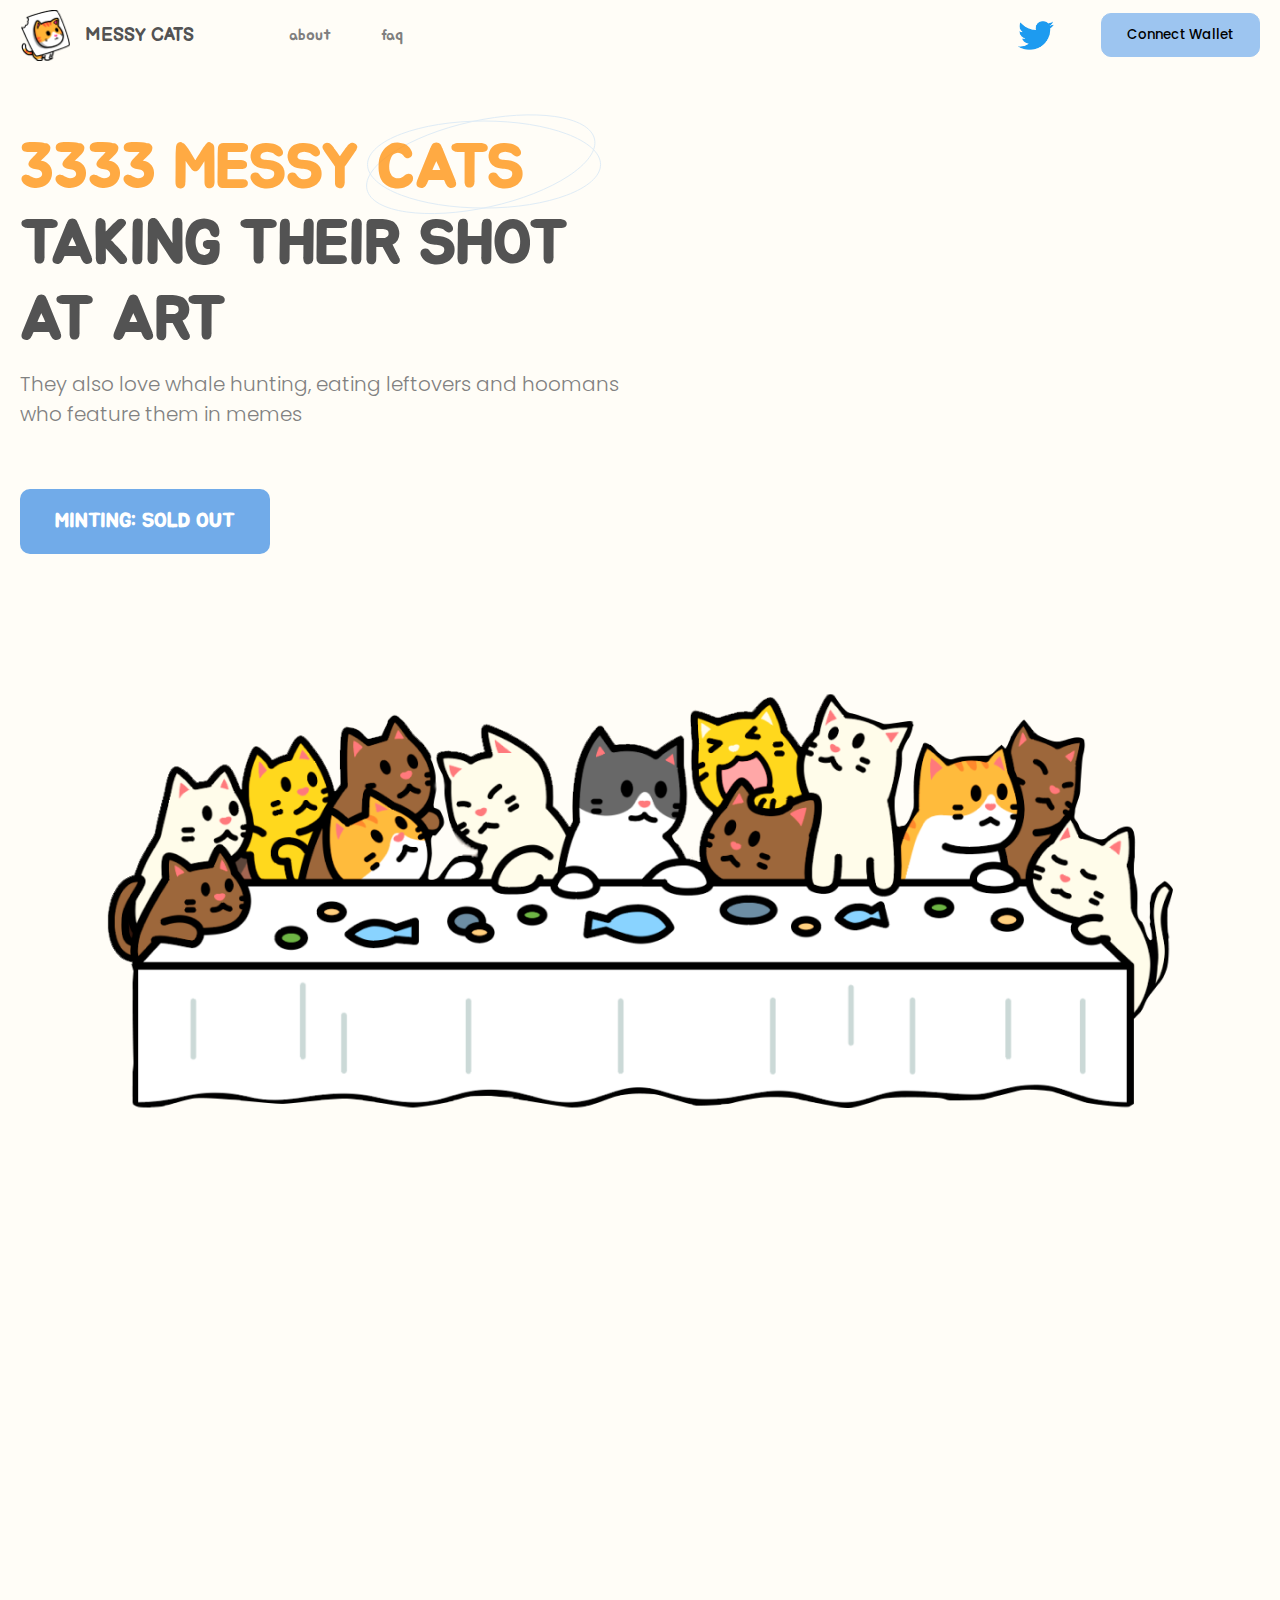
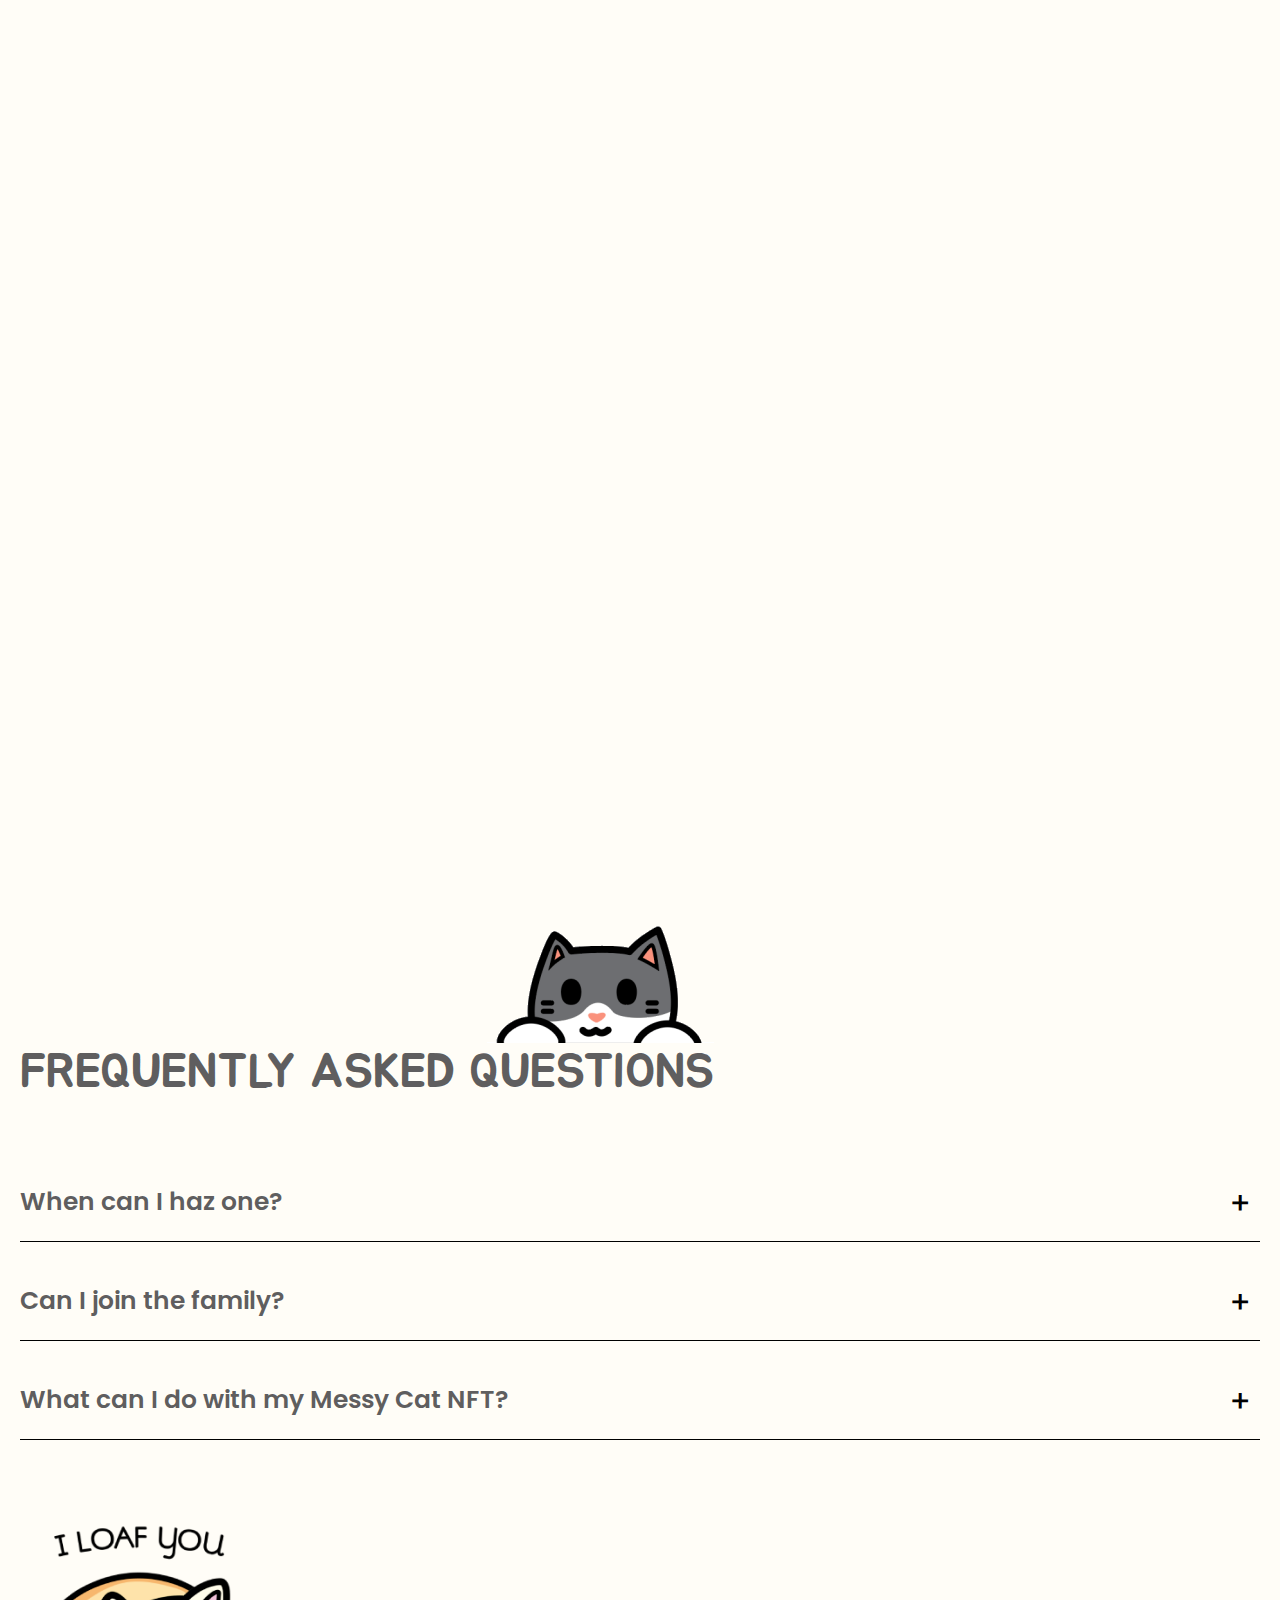
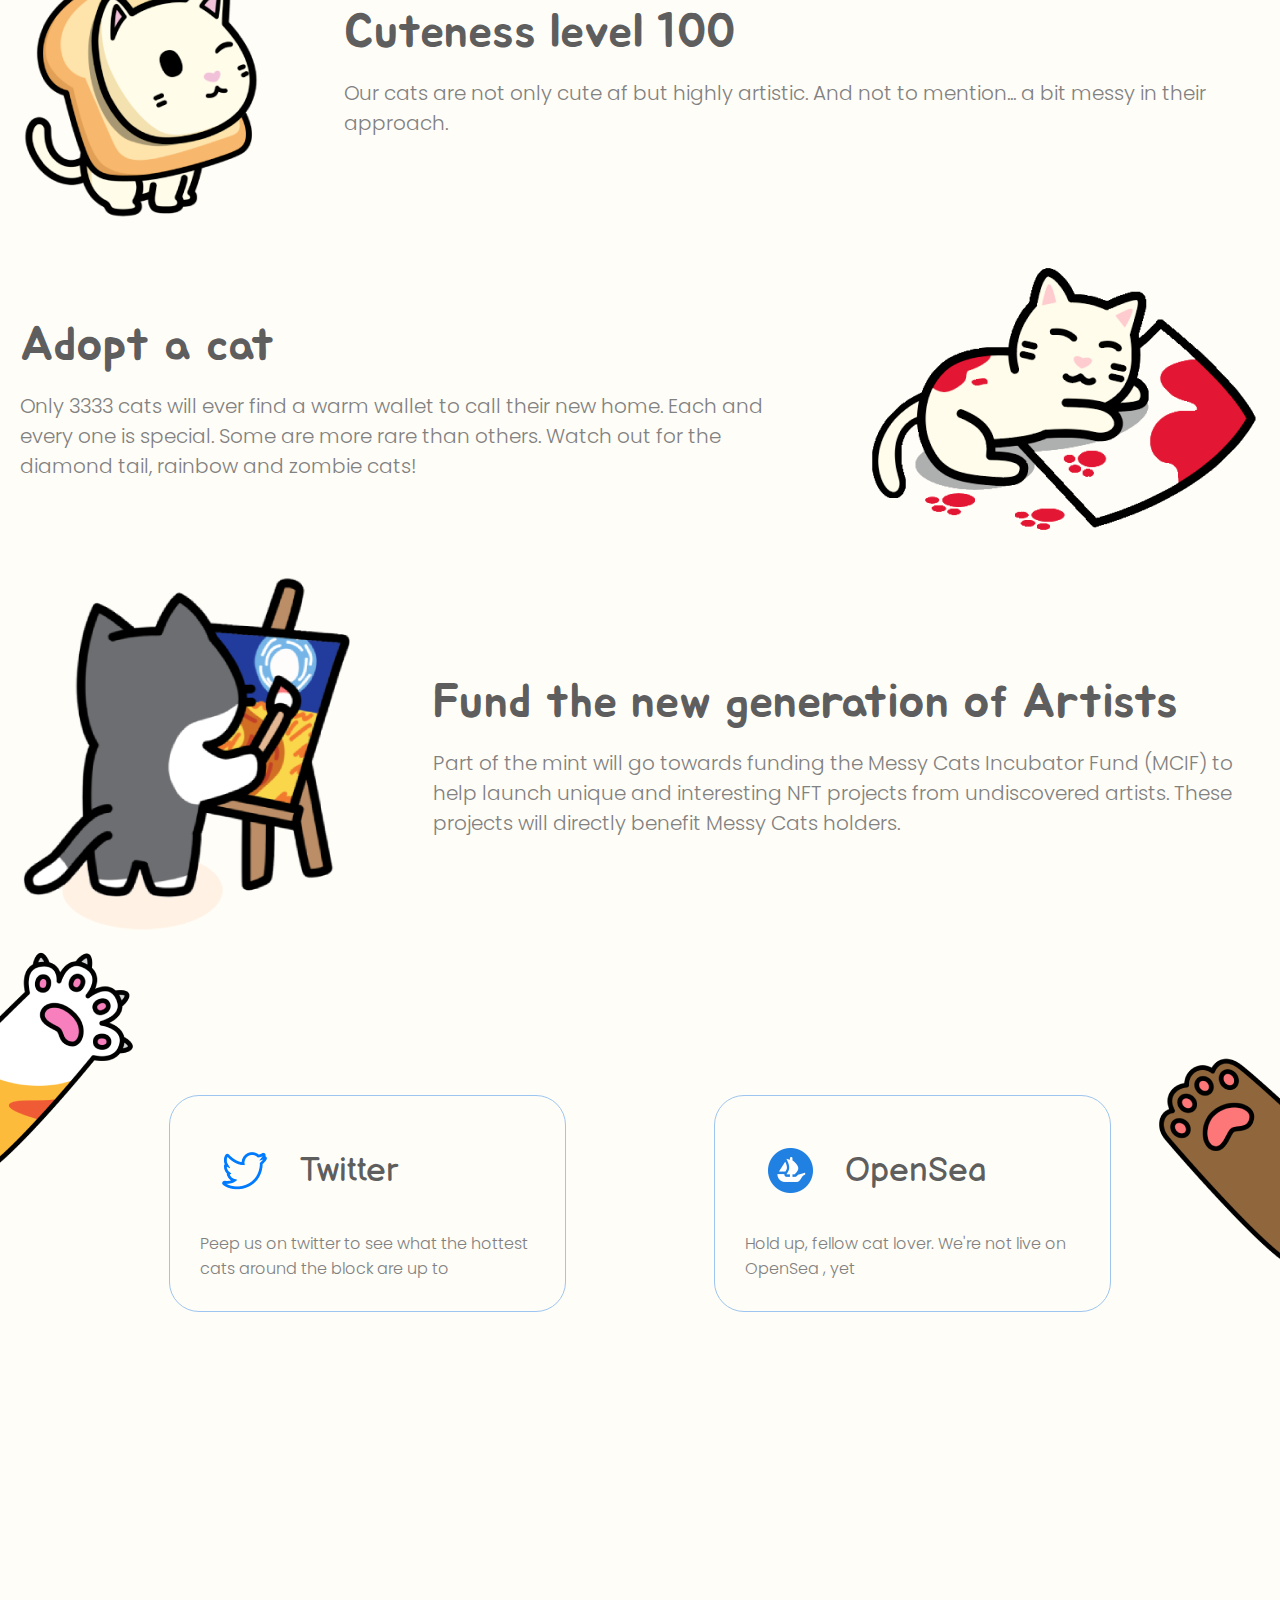
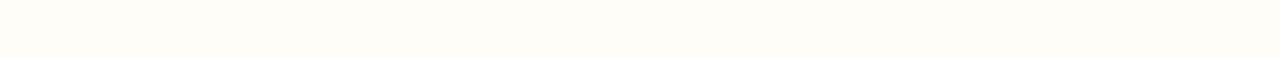
==== commit c292530c: "wc" ====
--- a/index.html
+++ b/index.html
@@ -96,7 +96,7 @@
 
 						<a href="javascript:void(0)">
 <button class="button main__text--button">
-                            minting: Live
+                            minting: Sold Out
                         </button>
  </a> 
 					</div>
@@ -515,7 +515,7 @@
 
 				</div>
 
-				<button class="button header__button">
+				<button onclick="location.href = '/mint/'" class="button header__button">
 					Connect Wallet
 				</button>
 
